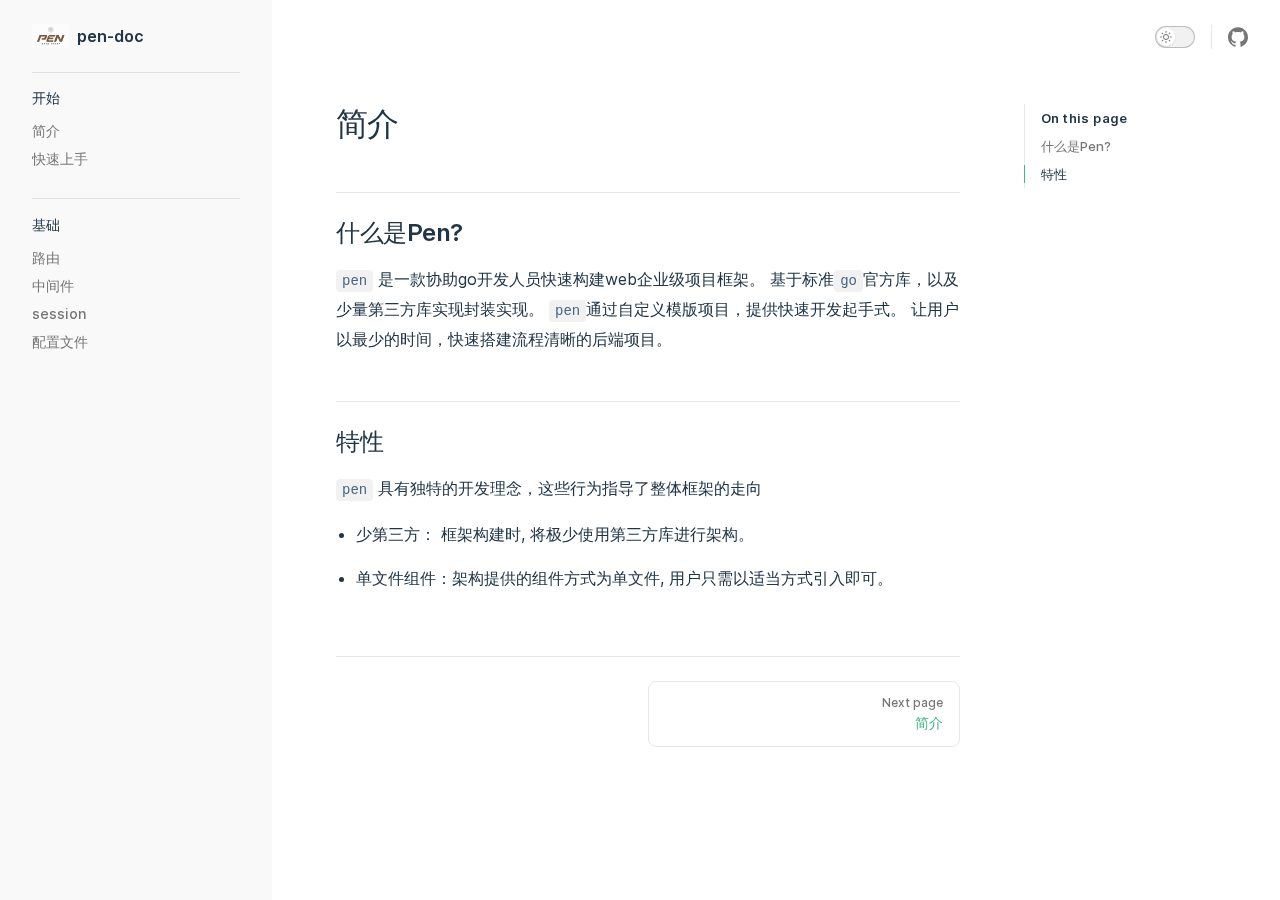
==== pen-doc/index.html @ 49b7669f "up" ====
<!DOCTYPE html>
<html lang="en-US">
  <head>
    <meta charset="utf-8">
    <meta name="viewport" content="width=device-width,initial-scale=1">
    <title>简介 | pen-doc</title>
    <meta name="description" content="pen document project.">
    <link rel="preload stylesheet" href="/pen-doc/assets/style.c1835e32.css" as="style">
    <link rel="modulepreload" href="/pen-doc/assets/app.b1776524.js">
    <link rel="modulepreload" href="/pen-doc/assets/index.md.be46bf9b.lean.js">
    
    <link rel="icon" href="/icon.png" type="image/png">
  <script id="check-dark-light">(()=>{const e=localStorage.getItem("vitepress-theme-appearance")||"",a=window.matchMedia("(prefers-color-scheme: dark)").matches;(!e||e==="auto"?a:e==="dark")&&document.documentElement.classList.add("dark")})();</script>
  </head>
  <body>
    <div id="app"><div class="Layout" data-v-5211c0b1><!--[--><!--]--><!--[--><span tabindex="-1" data-v-151f2593></span><a href="#VPContent" class="VPSkipLink visually-hidden" data-v-151f2593> Skip to content </a><!--]--><!----><header class="VPNav" data-v-5211c0b1 data-v-8c0a9870><div class="VPNavBar has-sidebar" data-v-8c0a9870 data-v-1bbed88e><div class="container" data-v-1bbed88e><div class="VPNavBarTitle has-sidebar" data-v-1bbed88e data-v-d5925166><a class="title" href="/pen-doc/" data-v-d5925166><!--[--><!--]--><!--[--><img class="VPImage logo" src="/pen-doc/icon.png" alt data-v-6db2186b><!--]--><!--[-->pen-doc<!--]--><!--[--><!--]--></a></div><div class="content" data-v-1bbed88e><!--[--><!--]--><!----><!----><!----><div class="VPNavBarAppearance appearance" data-v-1bbed88e data-v-a3e7452b><button class="VPSwitch VPSwitchAppearance" type="button" role="switch" aria-label="toggle dark mode" aria-checked="false" data-v-a3e7452b data-v-481098f9 data-v-eba7420e><span class="check" data-v-eba7420e><span class="icon" data-v-eba7420e><!--[--><svg xmlns="http://www.w3.org/2000/svg" aria-hidden="true" focusable="false" viewbox="0 0 24 24" class="sun" data-v-481098f9><path d="M12,18c-3.3,0-6-2.7-6-6s2.7-6,6-6s6,2.7,6,6S15.3,18,12,18zM12,8c-2.2,0-4,1.8-4,4c0,2.2,1.8,4,4,4c2.2,0,4-1.8,4-4C16,9.8,14.2,8,12,8z"></path><path d="M12,4c-0.6,0-1-0.4-1-1V1c0-0.6,0.4-1,1-1s1,0.4,1,1v2C13,3.6,12.6,4,12,4z"></path><path d="M12,24c-0.6,0-1-0.4-1-1v-2c0-0.6,0.4-1,1-1s1,0.4,1,1v2C13,23.6,12.6,24,12,24z"></path><path d="M5.6,6.6c-0.3,0-0.5-0.1-0.7-0.3L3.5,4.9c-0.4-0.4-0.4-1,0-1.4s1-0.4,1.4,0l1.4,1.4c0.4,0.4,0.4,1,0,1.4C6.2,6.5,5.9,6.6,5.6,6.6z"></path><path d="M19.8,20.8c-0.3,0-0.5-0.1-0.7-0.3l-1.4-1.4c-0.4-0.4-0.4-1,0-1.4s1-0.4,1.4,0l1.4,1.4c0.4,0.4,0.4,1,0,1.4C20.3,20.7,20,20.8,19.8,20.8z"></path><path d="M3,13H1c-0.6,0-1-0.4-1-1s0.4-1,1-1h2c0.6,0,1,0.4,1,1S3.6,13,3,13z"></path><path d="M23,13h-2c-0.6,0-1-0.4-1-1s0.4-1,1-1h2c0.6,0,1,0.4,1,1S23.6,13,23,13z"></path><path d="M4.2,20.8c-0.3,0-0.5-0.1-0.7-0.3c-0.4-0.4-0.4-1,0-1.4l1.4-1.4c0.4-0.4,1-0.4,1.4,0s0.4,1,0,1.4l-1.4,1.4C4.7,20.7,4.5,20.8,4.2,20.8z"></path><path d="M18.4,6.6c-0.3,0-0.5-0.1-0.7-0.3c-0.4-0.4-0.4-1,0-1.4l1.4-1.4c0.4-0.4,1-0.4,1.4,0s0.4,1,0,1.4l-1.4,1.4C18.9,6.5,18.6,6.6,18.4,6.6z"></path></svg><svg xmlns="http://www.w3.org/2000/svg" aria-hidden="true" focusable="false" viewbox="0 0 24 24" class="moon" data-v-481098f9><path d="M12.1,22c-0.3,0-0.6,0-0.9,0c-5.5-0.5-9.5-5.4-9-10.9c0.4-4.8,4.2-8.6,9-9c0.4,0,0.8,0.2,1,0.5c0.2,0.3,0.2,0.8-0.1,1.1c-2,2.7-1.4,6.4,1.3,8.4c2.1,1.6,5,1.6,7.1,0c0.3-0.2,0.7-0.3,1.1-0.1c0.3,0.2,0.5,0.6,0.5,1c-0.2,2.7-1.5,5.1-3.6,6.8C16.6,21.2,14.4,22,12.1,22zM9.3,4.4c-2.9,1-5,3.6-5.2,6.8c-0.4,4.4,2.8,8.3,7.2,8.7c2.1,0.2,4.2-0.4,5.8-1.8c1.1-0.9,1.9-2.1,2.4-3.4c-2.5,0.9-5.3,0.5-7.5-1.1C9.2,11.4,8.1,7.7,9.3,4.4z"></path></svg><!--]--></span></span></button></div><div class="VPSocialLinks VPNavBarSocialLinks social-links" data-v-1bbed88e data-v-738bef5a data-v-f6988cfb><!--[--><a class="VPSocialLink" href="https://github.com/rr13k/pen" target="_blank" rel="noopener" data-v-f6988cfb data-v-e57698f6><svg role="img" viewBox="0 0 24 24" xmlns="http://www.w3.org/2000/svg"><title>GitHub</title><path d="M12 .297c-6.63 0-12 5.373-12 12 0 5.303 3.438 9.8 8.205 11.385.6.113.82-.258.82-.577 0-.285-.01-1.04-.015-2.04-3.338.724-4.042-1.61-4.042-1.61C4.422 18.07 3.633 17.7 3.633 17.7c-1.087-.744.084-.729.084-.729 1.205.084 1.838 1.236 1.838 1.236 1.07 1.835 2.809 1.305 3.495.998.108-.776.417-1.305.76-1.605-2.665-.3-5.466-1.332-5.466-5.93 0-1.31.465-2.38 1.235-3.22-.135-.303-.54-1.523.105-3.176 0 0 1.005-.322 3.3 1.23.96-.267 1.98-.399 3-.405 1.02.006 2.04.138 3 .405 2.28-1.552 3.285-1.23 3.285-1.23.645 1.653.24 2.873.12 3.176.765.84 1.23 1.91 1.23 3.22 0 4.61-2.805 5.625-5.475 5.92.42.36.81 1.096.81 2.22 0 1.606-.015 2.896-.015 3.286 0 .315.21.69.825.57C20.565 22.092 24 17.592 24 12.297c0-6.627-5.373-12-12-12"/></svg></a><!--]--></div><div class="VPFlyout VPNavBarExtra extra" data-v-1bbed88e data-v-e4361c82 data-v-6ffb57d3><button type="button" class="button" aria-haspopup="true" aria-expanded="false" aria-label="extra navigation" data-v-6ffb57d3><svg xmlns="http://www.w3.org/2000/svg" aria-hidden="true" focusable="false" viewbox="0 0 24 24" class="icon" data-v-6ffb57d3><circle cx="12" cy="12" r="2"></circle><circle cx="19" cy="12" r="2"></circle><circle cx="5" cy="12" r="2"></circle></svg></button><div class="menu" data-v-6ffb57d3><div class="VPMenu" data-v-6ffb57d3 data-v-1c5d0cfc><!----><!--[--><!--[--><!----><div class="group" data-v-e4361c82><div class="item appearance" data-v-e4361c82><p class="label" data-v-e4361c82>Appearance</p><div class="appearance-action" data-v-e4361c82><button class="VPSwitch VPSwitchAppearance" type="button" role="switch" aria-label="toggle dark mode" aria-checked="false" data-v-e4361c82 data-v-481098f9 data-v-eba7420e><span class="check" data-v-eba7420e><span class="icon" data-v-eba7420e><!--[--><svg xmlns="http://www.w3.org/2000/svg" aria-hidden="true" focusable="false" viewbox="0 0 24 24" class="sun" data-v-481098f9><path d="M12,18c-3.3,0-6-2.7-6-6s2.7-6,6-6s6,2.7,6,6S15.3,18,12,18zM12,8c-2.2,0-4,1.8-4,4c0,2.2,1.8,4,4,4c2.2,0,4-1.8,4-4C16,9.8,14.2,8,12,8z"></path><path d="M12,4c-0.6,0-1-0.4-1-1V1c0-0.6,0.4-1,1-1s1,0.4,1,1v2C13,3.6,12.6,4,12,4z"></path><path d="M12,24c-0.6,0-1-0.4-1-1v-2c0-0.6,0.4-1,1-1s1,0.4,1,1v2C13,23.6,12.6,24,12,24z"></path><path d="M5.6,6.6c-0.3,0-0.5-0.1-0.7-0.3L3.5,4.9c-0.4-0.4-0.4-1,0-1.4s1-0.4,1.4,0l1.4,1.4c0.4,0.4,0.4,1,0,1.4C6.2,6.5,5.9,6.6,5.6,6.6z"></path><path d="M19.8,20.8c-0.3,0-0.5-0.1-0.7-0.3l-1.4-1.4c-0.4-0.4-0.4-1,0-1.4s1-0.4,1.4,0l1.4,1.4c0.4,0.4,0.4,1,0,1.4C20.3,20.7,20,20.8,19.8,20.8z"></path><path d="M3,13H1c-0.6,0-1-0.4-1-1s0.4-1,1-1h2c0.6,0,1,0.4,1,1S3.6,13,3,13z"></path><path d="M23,13h-2c-0.6,0-1-0.4-1-1s0.4-1,1-1h2c0.6,0,1,0.4,1,1S23.6,13,23,13z"></path><path d="M4.2,20.8c-0.3,0-0.5-0.1-0.7-0.3c-0.4-0.4-0.4-1,0-1.4l1.4-1.4c0.4-0.4,1-0.4,1.4,0s0.4,1,0,1.4l-1.4,1.4C4.7,20.7,4.5,20.8,4.2,20.8z"></path><path d="M18.4,6.6c-0.3,0-0.5-0.1-0.7-0.3c-0.4-0.4-0.4-1,0-1.4l1.4-1.4c0.4-0.4,1-0.4,1.4,0s0.4,1,0,1.4l-1.4,1.4C18.9,6.5,18.6,6.6,18.4,6.6z"></path></svg><svg xmlns="http://www.w3.org/2000/svg" aria-hidden="true" focusable="false" viewbox="0 0 24 24" class="moon" data-v-481098f9><path d="M12.1,22c-0.3,0-0.6,0-0.9,0c-5.5-0.5-9.5-5.4-9-10.9c0.4-4.8,4.2-8.6,9-9c0.4,0,0.8,0.2,1,0.5c0.2,0.3,0.2,0.8-0.1,1.1c-2,2.7-1.4,6.4,1.3,8.4c2.1,1.6,5,1.6,7.1,0c0.3-0.2,0.7-0.3,1.1-0.1c0.3,0.2,0.5,0.6,0.5,1c-0.2,2.7-1.5,5.1-3.6,6.8C16.6,21.2,14.4,22,12.1,22zM9.3,4.4c-2.9,1-5,3.6-5.2,6.8c-0.4,4.4,2.8,8.3,7.2,8.7c2.1,0.2,4.2-0.4,5.8-1.8c1.1-0.9,1.9-2.1,2.4-3.4c-2.5,0.9-5.3,0.5-7.5-1.1C9.2,11.4,8.1,7.7,9.3,4.4z"></path></svg><!--]--></span></span></button></div></div></div><div class="group" data-v-e4361c82><div class="item social-links" data-v-e4361c82><div class="VPSocialLinks social-links-list" data-v-e4361c82 data-v-f6988cfb><!--[--><a class="VPSocialLink" href="https://github.com/rr13k/pen" target="_blank" rel="noopener" data-v-f6988cfb data-v-e57698f6><svg role="img" viewBox="0 0 24 24" xmlns="http://www.w3.org/2000/svg"><title>GitHub</title><path d="M12 .297c-6.63 0-12 5.373-12 12 0 5.303 3.438 9.8 8.205 11.385.6.113.82-.258.82-.577 0-.285-.01-1.04-.015-2.04-3.338.724-4.042-1.61-4.042-1.61C4.422 18.07 3.633 17.7 3.633 17.7c-1.087-.744.084-.729.084-.729 1.205.084 1.838 1.236 1.838 1.236 1.07 1.835 2.809 1.305 3.495.998.108-.776.417-1.305.76-1.605-2.665-.3-5.466-1.332-5.466-5.93 0-1.31.465-2.38 1.235-3.22-.135-.303-.54-1.523.105-3.176 0 0 1.005-.322 3.3 1.23.96-.267 1.98-.399 3-.405 1.02.006 2.04.138 3 .405 2.28-1.552 3.285-1.23 3.285-1.23.645 1.653.24 2.873.12 3.176.765.84 1.23 1.91 1.23 3.22 0 4.61-2.805 5.625-5.475 5.92.42.36.81 1.096.81 2.22 0 1.606-.015 2.896-.015 3.286 0 .315.21.69.825.57C20.565 22.092 24 17.592 24 12.297c0-6.627-5.373-12-12-12"/></svg></a><!--]--></div></div></div><!--]--><!--]--></div></div></div><!--[--><!--]--><button type="button" class="VPNavBarHamburger hamburger" aria-label="mobile navigation" aria-expanded="false" aria-controls="VPNavScreen" data-v-1bbed88e data-v-e5dd9c1c><span class="container" data-v-e5dd9c1c><span class="top" data-v-e5dd9c1c></span><span class="middle" data-v-e5dd9c1c></span><span class="bottom" data-v-e5dd9c1c></span></span></button></div></div></div><!----></header><div class="VPLocalNav" data-v-5211c0b1 data-v-b6162a8b><button class="menu" aria-expanded="false" aria-controls="VPSidebarNav" data-v-b6162a8b><svg xmlns="http://www.w3.org/2000/svg" aria-hidden="true" focusable="false" viewbox="0 0 24 24" class="menu-icon" data-v-b6162a8b><path d="M17,11H3c-0.6,0-1-0.4-1-1s0.4-1,1-1h14c0.6,0,1,0.4,1,1S17.6,11,17,11z"></path><path d="M21,7H3C2.4,7,2,6.6,2,6s0.4-1,1-1h18c0.6,0,1,0.4,1,1S21.6,7,21,7z"></path><path d="M21,15H3c-0.6,0-1-0.4-1-1s0.4-1,1-1h18c0.6,0,1,0.4,1,1S21.6,15,21,15z"></path><path d="M17,19H3c-0.6,0-1-0.4-1-1s0.4-1,1-1h14c0.6,0,1,0.4,1,1S17.6,19,17,19z"></path></svg><span class="menu-text" data-v-b6162a8b>Menu</span></button><a class="top-link" href="#" data-v-b6162a8b> Return to top </a></div><aside class="VPSidebar" data-v-5211c0b1 data-v-a186aa16><nav class="nav" id="VPSidebarNav" aria-labelledby="sidebar-aria-label" tabindex="-1" data-v-a186aa16><span class="visually-hidden" id="sidebar-aria-label" data-v-a186aa16> Sidebar Navigation </span><!--[--><!--]--><!--[--><div class="group" data-v-a186aa16><section class="VPSidebarGroup" data-v-a186aa16 data-v-6e45c352><div class="title" data-v-6e45c352><h2 class="title-text" data-v-6e45c352>开始</h2><div class="action" data-v-6e45c352><svg xmlns="http://www.w3.org/2000/svg" xmlns:xlink="http://www.w3.org/1999/xlink" viewbox="0 0 24 24" class="icon minus" data-v-6e45c352><path d="M19,2H5C3.3,2,2,3.3,2,5v14c0,1.7,1.3,3,3,3h14c1.7,0,3-1.3,3-3V5C22,3.3,20.7,2,19,2zM20,19c0,0.6-0.4,1-1,1H5c-0.6,0-1-0.4-1-1V5c0-0.6,0.4-1,1-1h14c0.6,0,1,0.4,1,1V19z"></path><path d="M16,11H8c-0.6,0-1,0.4-1,1s0.4,1,1,1h8c0.6,0,1-0.4,1-1S16.6,11,16,11z"></path></svg><svg version="1.1" xmlns="http://www.w3.org/2000/svg" viewbox="0 0 24 24" class="icon plus" data-v-6e45c352><path d="M19,2H5C3.3,2,2,3.3,2,5v14c0,1.7,1.3,3,3,3h14c1.7,0,3-1.3,3-3V5C22,3.3,20.7,2,19,2z M20,19c0,0.6-0.4,1-1,1H5c-0.6,0-1-0.4-1-1V5c0-0.6,0.4-1,1-1h14c0.6,0,1,0.4,1,1V19z"></path><path d="M16,11h-3V8c0-0.6-0.4-1-1-1s-1,0.4-1,1v3H8c-0.6,0-1,0.4-1,1s0.4,1,1,1h3v3c0,0.6,0.4,1,1,1s1-0.4,1-1v-3h3c0.6,0,1-0.4,1-1S16.6,11,16,11z"></path></svg></div></div><div class="items" data-v-6e45c352><!--[--><!--[--><a class="VPLink link link" href="/pen-doc/index.html" style="padding-left:0px;" tabindex="-1" data-v-70e2cdfb data-v-3c355974><!--[--><span class="link-text" data-v-70e2cdfb>简介</span><!--]--><!----></a><!----><!--]--><!--[--><a class="VPLink link link" href="/pen-doc/getting-started.html" style="padding-left:0px;" tabindex="-1" data-v-70e2cdfb data-v-3c355974><!--[--><span class="link-text" data-v-70e2cdfb>快速上手</span><!--]--><!----></a><!----><!--]--><!--]--></div></section></div><div class="group" data-v-a186aa16><section class="VPSidebarGroup" data-v-a186aa16 data-v-6e45c352><div class="title" data-v-6e45c352><h2 class="title-text" data-v-6e45c352>基础</h2><div class="action" data-v-6e45c352><svg xmlns="http://www.w3.org/2000/svg" xmlns:xlink="http://www.w3.org/1999/xlink" viewbox="0 0 24 24" class="icon minus" data-v-6e45c352><path d="M19,2H5C3.3,2,2,3.3,2,5v14c0,1.7,1.3,3,3,3h14c1.7,0,3-1.3,3-3V5C22,3.3,20.7,2,19,2zM20,19c0,0.6-0.4,1-1,1H5c-0.6,0-1-0.4-1-1V5c0-0.6,0.4-1,1-1h14c0.6,0,1,0.4,1,1V19z"></path><path d="M16,11H8c-0.6,0-1,0.4-1,1s0.4,1,1,1h8c0.6,0,1-0.4,1-1S16.6,11,16,11z"></path></svg><svg version="1.1" xmlns="http://www.w3.org/2000/svg" viewbox="0 0 24 24" class="icon plus" data-v-6e45c352><path d="M19,2H5C3.3,2,2,3.3,2,5v14c0,1.7,1.3,3,3,3h14c1.7,0,3-1.3,3-3V5C22,3.3,20.7,2,19,2z M20,19c0,0.6-0.4,1-1,1H5c-0.6,0-1-0.4-1-1V5c0-0.6,0.4-1,1-1h14c0.6,0,1,0.4,1,1V19z"></path><path d="M16,11h-3V8c0-0.6-0.4-1-1-1s-1,0.4-1,1v3H8c-0.6,0-1,0.4-1,1s0.4,1,1,1h3v3c0,0.6,0.4,1,1,1s1-0.4,1-1v-3h3c0.6,0,1-0.4,1-1S16.6,11,16,11z"></path></svg></div></div><div class="items" data-v-6e45c352><!--[--><!--[--><a class="VPLink link link" href="/pen-doc/temps/router.html" style="padding-left:0px;" tabindex="-1" data-v-70e2cdfb data-v-3c355974><!--[--><span class="link-text" data-v-70e2cdfb>路由</span><!--]--><!----></a><!----><!--]--><!--[--><a class="VPLink link link" href="/pen-doc/getting-started.html" style="padding-left:0px;" tabindex="-1" data-v-70e2cdfb data-v-3c355974><!--[--><span class="link-text" data-v-70e2cdfb>中间件</span><!--]--><!----></a><!----><!--]--><!--[--><a class="VPLink link link" href="/pen-doc/getting-started.html" style="padding-left:0px;" tabindex="-1" data-v-70e2cdfb data-v-3c355974><!--[--><span class="link-text" data-v-70e2cdfb>session</span><!--]--><!----></a><!----><!--]--><!--[--><a class="VPLink link link" href="/pen-doc/temps/options.html" style="padding-left:0px;" tabindex="-1" data-v-70e2cdfb data-v-3c355974><!--[--><span class="link-text" data-v-70e2cdfb>配置文件</span><!--]--><!----></a><!----><!--]--><!--]--></div></section></div><!--]--><!--[--><!--]--></nav></aside><div class="VPContent has-sidebar" id="VPContent" data-v-5211c0b1 data-v-296cfad2><div class="VPDoc has-sidebar has-aside" data-v-296cfad2 data-v-cfb513e0><div class="container" data-v-cfb513e0><div class="aside" data-v-cfb513e0><div class="aside-curtain" data-v-cfb513e0></div><div class="aside-container" data-v-cfb513e0><div class="aside-content" data-v-cfb513e0><div class="VPDocAside" data-v-cfb513e0 data-v-afc4c1a1><!--[--><!--]--><!--[--><!--]--><div class="VPDocAsideOutline" data-v-afc4c1a1 data-v-2865c0b0><div class="content" data-v-2865c0b0><div class="outline-marker" data-v-2865c0b0></div><div class="outline-title" data-v-2865c0b0>On this page</div><nav aria-labelledby="doc-outline-aria-label" data-v-2865c0b0><span class="visually-hidden" id="doc-outline-aria-label" data-v-2865c0b0> Table of Contents for current page </span><ul class="root" data-v-2865c0b0 data-v-1188541a><!--[--><!--]--></ul></nav></div></div><!--[--><!--]--><div class="spacer" data-v-afc4c1a1></div><!--[--><!--]--><!----><!--[--><!--]--><!--[--><!--]--></div></div></div></div><div class="content" data-v-cfb513e0><div class="content-container" data-v-cfb513e0><!--[--><!--]--><main class="main" data-v-cfb513e0><div style="position:relative;" class="vp-doc _pen-doc_index" data-v-cfb513e0><div><h1 id="简介" tabindex="-1">简介 <a class="header-anchor" href="#简介" aria-hidden="true">#</a></h1><h2 id="什么是pen" tabindex="-1">什么是Pen? <a class="header-anchor" href="#什么是pen" aria-hidden="true">#</a></h2><p><code>pen</code> 是一款协助go开发人员快速构建web企业级项目框架。 基于标准<code>go</code>官方库，以及少量第三方库实现封装实现。 <code>pen</code>通过自定义模版项目，提供快速开发起手式。 让用户以最少的时间，快速搭建流程清晰的后端项目。</p><h2 id="特性" tabindex="-1">特性 <a class="header-anchor" href="#特性" aria-hidden="true">#</a></h2><p><code>pen</code> 具有独特的开发理念，这些行为指导了整体框架的走向</p><ul><li><p><strong>少第三方</strong>： 框架构建时, 将极少使用第三方库进行架构。</p></li><li><p><strong>单文件组件</strong>：架构提供的组件方式为单文件, 用户只需以适当方式引入即可。</p></li></ul></div></div></main><!--[--><!--]--><footer class="VPDocFooter" data-v-cfb513e0 data-v-21f75714><!----><div class="prev-next" data-v-21f75714><div class="pager" data-v-21f75714><!----></div><div class="pager" data-v-21f75714><a class="pager-link next" href="/pen-doc/index.html" data-v-21f75714><span class="desc" data-v-21f75714>Next page</span><span class="title" data-v-21f75714>简介</span></a></div></div></footer><!--[--><!--]--></div></div></div></div></div><!----><!--[--><!--]--></div></div>
    <script>__VP_HASH_MAP__ = JSON.parse("{\"temps_options.md\":\"f5098644\",\"index.md\":\"be46bf9b\",\"temps_router.md\":\"562ba45c\",\"getting-started.md\":\"76dc56bc\"}")</script>
    <script type="module" async src="/pen-doc/assets/app.b1776524.js"></script>
    
  </body>
</html>
---- pen-doc/assets/style.c1835e32.css ----
@font-face{font-family:Inter var;font-weight:100 900;font-display:swap;font-style:normal;font-named-instance:"Regular";src:url(/pen-doc/assets/inter-roman-cyrillic.5f2c6c8c.woff2) format("woff2");unicode-range:U+0301,U+0400-045F,U+0490-0491,U+04B0-04B1,U+2116}@font-face{font-family:Inter var;font-weight:100 900;font-display:swap;font-style:normal;font-named-instance:"Regular";src:url(/pen-doc/assets/inter-roman-cyrillic-ext.e75737ce.woff2) format("woff2");unicode-range:U+0460-052F,U+1C80-1C88,U+20B4,U+2DE0-2DFF,U+A640-A69F,U+FE2E-FE2F}@font-face{font-family:Inter var;font-weight:100 900;font-display:swap;font-style:normal;font-named-instance:"Regular";src:url(/pen-doc/assets/inter-roman-greek.d5a6d92a.woff2) format("woff2");unicode-range:U+0370-03FF}@font-face{font-family:Inter var;font-weight:100 900;font-display:swap;font-style:normal;font-named-instance:"Regular";src:url(/pen-doc/assets/inter-roman-greek-ext.ab0619bc.woff2) format("woff2");unicode-range:U+1F00-1FFF}@font-face{font-family:Inter var;font-weight:100 900;font-display:swap;font-style:normal;font-named-instance:"Regular";src:url(/pen-doc/assets/inter-roman-latin.2ed14f66.woff2) format("woff2");unicode-range:U+0000-00FF,U+0131,U+0152-0153,U+02BB-02BC,U+02C6,U+02DA,U+02DC,U+2000-206F,U+2074,U+20AC,U+2122,U+2191,U+2193,U+2212,U+2215,U+FEFF,U+FFFD}@font-face{font-family:Inter var;font-weight:100 900;font-display:swap;font-style:normal;font-named-instance:"Regular";src:url(/pen-doc/assets/inter-roman-latin-ext.0030eebd.woff2) format("woff2");unicode-range:U+0100-024F,U+0259,U+1E00-1EFF,U+2020,U+20A0-20AB,U+20AD-20CF,U+2113,U+2C60-2C7F,U+A720-A7FF}@font-face{font-family:Inter var;font-weight:100 900;font-display:swap;font-style:normal;font-named-instance:"Regular";src:url(/pen-doc/assets/inter-roman-vietnamese.14ce25a6.woff2) format("woff2");unicode-range:U+0102-0103,U+0110-0111,U+0128-0129,U+0168-0169,U+01A0-01A1,U+01AF-01B0,U+1EA0-1EF9,U+20AB}@font-face{font-family:Inter var;font-weight:100 900;font-display:swap;font-style:italic;font-named-instance:"Italic";src:url(/pen-doc/assets/inter-italic-cyrillic.ea42a392.woff2) format("woff2");unicode-range:U+0301,U+0400-045F,U+0490-0491,U+04B0-04B1,U+2116}@font-face{font-family:Inter var;font-weight:100 900;font-display:swap;font-style:italic;font-named-instance:"Italic";src:url(/pen-doc/assets/inter-italic-cyrillic-ext.33bd5a8e.woff2) format("woff2");unicode-range:U+0460-052F,U+1C80-1C88,U+20B4,U+2DE0-2DFF,U+A640-A69F,U+FE2E-FE2F}@font-face{font-family:Inter var;font-weight:100 900;font-display:swap;font-style:italic;font-named-instance:"Italic";src:url(/pen-doc/assets/inter-italic-greek.8f4463c4.woff2) format("woff2");unicode-range:U+0370-03FF}@font-face{font-family:Inter var;font-weight:100 900;font-display:swap;font-style:italic;font-named-instance:"Italic";src:url(/pen-doc/assets/inter-italic-greek-ext.4fbe9427.woff2) format("woff2");unicode-range:U+1F00-1FFF}@font-face{font-family:Inter var;font-weight:100 900;font-display:swap;font-style:italic;font-named-instance:"Italic";src:url(/pen-doc/assets/inter-italic-latin.bd3b6f56.woff2) format("woff2");unicode-range:U+0000-00FF,U+0131,U+0152-0153,U+02BB-02BC,U+02C6,U+02DA,U+02DC,U+2000-206F,U+2074,U+20AC,U+2122,U+2191,U+2193,U+2212,U+2215,U+FEFF,U+FFFD}@font-face{font-family:Inter var;font-weight:100 900;font-display:swap;font-style:italic;font-named-instance:"Italic";src:url(/pen-doc/assets/inter-italic-latin-ext.bd8920cc.woff2) format("woff2");unicode-range:U+0100-024F,U+0259,U+1E00-1EFF,U+2020,U+20A0-20AB,U+20AD-20CF,U+2113,U+2C60-2C7F,U+A720-A7FF}@font-face{font-family:Inter var;font-weight:100 900;font-display:swap;font-style:italic;font-named-instance:"Italic";src:url(/pen-doc/assets/inter-italic-vietnamese.6ce511fb.woff2) format("woff2");unicode-range:U+0102-0103,U+0110-0111,U+0128-0129,U+0168-0169,U+01A0-01A1,U+01AF-01B0,U+1EA0-1EF9,U+20AB}:root{--vp-c-white: #ffffff;--vp-c-white-soft: #f9f9f9;--vp-c-white-mute: #f1f1f1;--vp-c-black: #1a1a1a;--vp-c-black-pure: #000000;--vp-c-black-soft: #242424;--vp-c-black-mute: #2f2f2f;--vp-c-gray: #8e8e8e;--vp-c-gray-light-1: #aeaeae;--vp-c-gray-light-2: #c7c7c7;--vp-c-gray-light-3: #d1d1d1;--vp-c-gray-light-4: #e5e5e5;--vp-c-gray-light-5: #f2f2f2;--vp-c-gray-dark-1: #636363;--vp-c-gray-dark-2: #484848;--vp-c-gray-dark-3: #3a3a3a;--vp-c-gray-dark-4: #282828;--vp-c-gray-dark-5: #202020;--vp-c-divider-light-1: rgba(60, 60, 60, .29);--vp-c-divider-light-2: rgba(60, 60, 60, .12);--vp-c-divider-dark-1: rgba(84, 84, 84, .65);--vp-c-divider-dark-2: rgba(84, 84, 84, .48);--vp-c-text-light-1: var(--vp-c-indigo);--vp-c-text-light-2: rgba(60, 60, 60, .7);--vp-c-text-light-3: rgba(60, 60, 60, .33);--vp-c-text-light-4: rgba(60, 60, 60, .18);--vp-c-text-dark-1: rgba(255, 255, 255, .87);--vp-c-text-dark-2: rgba(235, 235, 235, .6);--vp-c-text-dark-3: rgba(235, 235, 235, .38);--vp-c-text-dark-4: rgba(235, 235, 235, .18);--vp-c-indigo: #213547;--vp-c-indigo-soft: #476582;--vp-c-indigo-light: #aac8e4;--vp-c-indigo-lighter: #c9def1;--vp-c-indigo-dark: #1d2f3f;--vp-c-indigo-darker: #14212e;--vp-c-green: #42b883;--vp-c-green-light: #42d392;--vp-c-green-lighter: #35eb9a;--vp-c-green-dark: #33a06f;--vp-c-green-darker: #155f3e;--vp-c-green-dimm-1: rgba(66, 184, 131, .5);--vp-c-green-dimm-2: rgba(66, 184, 131, .25);--vp-c-green-dimm-3: rgba(66, 184, 131, .05);--vp-c-yellow: #ffc517;--vp-c-yellow-light: #fcd253;--vp-c-yellow-lighter: #fcfc7c;--vp-c-yellow-dark: #e0ad15;--vp-c-yellow-darker: #ad850e;--vp-c-yellow-dimm-1: rgba(255, 197, 23, .5);--vp-c-yellow-dimm-2: rgba(255, 197, 23, .25);--vp-c-yellow-dimm-3: rgba(255, 197, 23, .05);--vp-c-red: #ed3c50;--vp-c-red-light: #f54e82;--vp-c-red-lighter: #fd1d7c;--vp-c-red-dark: #cd2d3f;--vp-c-red-darker: #ab2131;--vp-c-red-dimm-1: rgba(237, 60, 80, .5);--vp-c-red-dimm-2: rgba(237, 60, 80, .25);--vp-c-red-dimm-3: rgba(237, 60, 80, .05)}:root{--vp-c-bg: var(--vp-c-white);--vp-c-bg-soft: var(--vp-c-white-soft);--vp-c-bg-mute: var(--vp-c-white-mute);--vp-c-bg-alt: var(--vp-c-white-soft);--vp-c-bg-alpha-with-backdrop: rgba(255, 255, 255, .7);--vp-c-bg-alpha-without-backdrop: rgba(255, 255, 255, .95);--vp-c-bg-backdrop: rgba(0, 0, 0, .6);--vp-c-divider: var(--vp-c-divider-light-1);--vp-c-divider-light: var(--vp-c-divider-light-2);--vp-c-divider-inverse: var(--vp-c-divider-dark-1);--vp-c-divider-inverse-light: var(--vp-c-divider-dark-2);--vp-c-text-1: var(--vp-c-text-light-1);--vp-c-text-2: var(--vp-c-text-light-2);--vp-c-text-3: var(--vp-c-text-light-3);--vp-c-text-4: var(--vp-c-text-light-4);--vp-c-text-inverse-1: var(--vp-c-text-dark-1);--vp-c-text-inverse-2: var(--vp-c-text-dark-2);--vp-c-text-inverse-3: var(--vp-c-text-dark-3);--vp-c-text-inverse-4: var(--vp-c-text-dark-4);--vp-c-text-code: var(--vp-c-indigo-soft);--vp-c-brand: var(--vp-c-green);--vp-c-brand-light: var(--vp-c-green-light);--vp-c-brand-lighter: var(--vp-c-green-lighter);--vp-c-brand-dark: var(--vp-c-green-dark);--vp-c-brand-darker: var(--vp-c-green-darker);--vp-c-sponsor: #fd1d7c}.dark{--vp-c-bg: var(--vp-c-black-soft);--vp-c-bg-soft: var(--vp-c-black-mute);--vp-c-bg-mute: var(--vp-c-gray-dark-3);--vp-c-bg-alt: var(--vp-c-black);--vp-c-bg-alpha-with-backdrop: rgba(36, 36, 36, .7);--vp-c-bg-alpha-without-backdrop: rgba(36, 36, 36, .95);--vp-c-divider: var(--vp-c-divider-dark-1);--vp-c-divider-light: var(--vp-c-divider-dark-2);--vp-c-divider-inverse: var(--vp-c-divider-light-1);--vp-c-divider-inverse-light: var(--vp-c-divider-light-2);--vp-c-text-1: var(--vp-c-text-dark-1);--vp-c-text-2: var(--vp-c-text-dark-2);--vp-c-text-3: var(--vp-c-text-dark-3);--vp-c-text-4: var(--vp-c-text-dark-4);--vp-c-text-inverse-1: var(--vp-c-text-light-1);--vp-c-text-inverse-2: var(--vp-c-text-light-2);--vp-c-text-inverse-3: var(--vp-c-text-light-3);--vp-c-text-inverse-4: var(--vp-c-text-light-4);--vp-c-text-code: var(--vp-c-indigo-lighter)}:root{--vp-font-family-base: "Inter var", "Inter", ui-sans-serif, system-ui, -apple-system, BlinkMacSystemFont, "Segoe UI", Roboto, "Helvetica Neue", Helvetica, Arial, "Noto Sans", sans-serif, "Apple Color Emoji", "Segoe UI Emoji", "Segoe UI Symbol", "Noto Color Emoji";--vp-font-family-mono: ui-monospace, SFMono-Regular, "SF Mono", Menlo, Monaco, Consolas, "Liberation Mono", "Courier New", monospace}:root{--vp-shadow-1: 0 1px 2px rgba(0, 0, 0, .04), 0 1px 2px rgba(0, 0, 0, .06);--vp-shadow-2: 0 3px 12px rgba(0, 0, 0, .07), 0 1px 4px rgba(0, 0, 0, .07);--vp-shadow-3: 0 12px 32px rgba(0, 0, 0, .1), 0 2px 6px rgba(0, 0, 0, .08);--vp-shadow-4: 0 14px 44px rgba(0, 0, 0, .12), 0 3px 9px rgba(0, 0, 0, .12);--vp-shadow-5: 0 18px 56px rgba(0, 0, 0, .16), 0 4px 12px rgba(0, 0, 0, .16)}:root{--vp-z-index-local-nav: 10;--vp-z-index-nav: 20;--vp-z-index-layout-top: 30;--vp-z-index-backdrop: 40;--vp-z-index-sidebar: 50;--vp-z-index-footer: 60}:root{--vp-icon-copy: url("data:image/svg+xml,%3Csvg xmlns='http://www.w3.org/2000/svg' fill='none' height='20' width='20' stroke='rgba(128,128,128,1)' stroke-width='2' viewBox='0 0 24 24'%3E%3Cpath stroke-linecap='round' stroke-linejoin='round' d='M9 5H7a2 2 0 0 0-2 2v12a2 2 0 0 0 2 2h10a2 2 0 0 0 2-2V7a2 2 0 0 0-2-2h-2M9 5a2 2 0 0 0 2 2h2a2 2 0 0 0 2-2M9 5a2 2 0 0 1 2-2h2a2 2 0 0 1 2 2'/%3E%3C/svg%3E");--vp-icon-copied: url("data:image/svg+xml,%3Csvg xmlns='http://www.w3.org/2000/svg' fill='none' height='20' width='20' stroke='rgba(128,128,128,1)' stroke-width='2' viewBox='0 0 24 24'%3E%3Cpath stroke-linecap='round' stroke-linejoin='round' d='M9 5H7a2 2 0 0 0-2 2v12a2 2 0 0 0 2 2h10a2 2 0 0 0 2-2V7a2 2 0 0 0-2-2h-2M9 5a2 2 0 0 0 2 2h2a2 2 0 0 0 2-2M9 5a2 2 0 0 1 2-2h2a2 2 0 0 1 2 2m-6 9 2 2 4-4'/%3E%3C/svg%3E")}:root{--vp-layout-max-width: 1440px}:root{--vp-code-line-height: 1.7;--vp-code-font-size: .875em;--vp-code-block-color: var(--vp-c-text-dark-1);--vp-code-block-bg: #292d3e;--vp-code-line-highlight-color: rgba(0, 0, 0, .5);--vp-code-line-number-color: var(--vp-c-text-dark-3);--vp-code-line-diff-add-color: rgba(125, 191, 123, .1);--vp-code-line-diff-add-symbol-color: rgba(125, 191, 123, .5);--vp-code-line-diff-remove-color: rgba(255, 128, 128, .05);--vp-code-line-diff-remove-symbol-color: rgba(255, 128, 128, .5);--vp-code-line-error-color: var(--vp-c-red-dimm-2);--vp-code-line-warning-color: var(--vp-c-yellow-dimm-2);--vp-code-copy-code-hover-bg: rgba(255, 255, 255, .05);--vp-code-copy-code-active-text: var(--vp-c-text-dark-2);--vp-code-tab-text-color: var(--vp-c-text-dark-2);--vp-code-tab-bg: var(--vp-code-block-bg);--vp-code-tab-divider: var(--vp-c-divider-dark-2);--vp-code-tab-hover-text-color: var(--vp-c-text-dark-1);--vp-code-tab-active-text-color: var(--vp-c-text-dark-1);--vp-code-tab-active-bar-color: var(--vp-c-brand)}.dark{--vp-code-block-bg: var(--vp-c-black)}:root{--vp-button-brand-border: var(--vp-c-brand-light);--vp-button-brand-text: var(--vp-c-text-dark-1);--vp-button-brand-bg: var(--vp-c-brand);--vp-button-brand-hover-border: var(--vp-c-brand-light);--vp-button-brand-hover-text: var(--vp-c-text-dark-1);--vp-button-brand-hover-bg: var(--vp-c-brand-light);--vp-button-brand-active-border: var(--vp-c-brand-light);--vp-button-brand-active-text: var(--vp-c-text-dark-1);--vp-button-brand-active-bg: var(--vp-button-brand-bg);--vp-button-alt-border: var(--vp-c-gray-light-3);--vp-button-alt-text: var(--vp-c-text-light-1);--vp-button-alt-bg: var(--vp-c-gray-light-5);--vp-button-alt-hover-border: var(--vp-c-gray-light-3);--vp-button-alt-hover-text: var(--vp-c-text-light-1);--vp-button-alt-hover-bg: var(--vp-c-gray-light-4);--vp-button-alt-active-border: var(--vp-c-gray-light-3);--vp-button-alt-active-text: var(--vp-c-text-light-1);--vp-button-alt-active-bg: var(--vp-c-gray-light-3);--vp-button-sponsor-border: var(--vp-c-gray-light-3);--vp-button-sponsor-text: var(--vp-c-text-light-2);--vp-button-sponsor-bg: transparent;--vp-button-sponsor-hover-border: var(--vp-c-sponsor);--vp-button-sponsor-hover-text: var(--vp-c-sponsor);--vp-button-sponsor-hover-bg: transparent;--vp-button-sponsor-active-border: var(--vp-c-sponsor);--vp-button-sponsor-active-text: var(--vp-c-sponsor);--vp-button-sponsor-active-bg: transparent}.dark{--vp-button-brand-border: var(--vp-c-brand-light);--vp-button-brand-text: var(--vp-c-text-dark-1);--vp-button-brand-bg: var(--vp-c-brand-dark);--vp-button-brand-hover-border: var(--vp-c-brand-lighter);--vp-button-brand-hover-text: var(--vp-c-text-dark-1);--vp-button-brand-hover-bg: var(--vp-c-brand);--vp-button-brand-active-border: var(--vp-c-brand-lighter);--vp-button-brand-active-text: var(--vp-c-text-dark-1);--vp-button-brand-active-bg: var(--vp-button-brand-bg);--vp-button-alt-border: var(--vp-c-gray-dark-2);--vp-button-alt-text: var(--vp-c-text-dark-1);--vp-button-alt-bg: var(--vp-c-bg-mute);--vp-button-alt-hover-border: var(--vp-c-gray-dark-2);--vp-button-alt-hover-text: var(--vp-c-text-dark-1);--vp-button-alt-hover-bg: var(--vp-c-gray-dark-2);--vp-button-alt-active-border: var(--vp-c-gray-dark-2);--vp-button-alt-active-text: var(--vp-c-text-dark-1);--vp-button-alt-active-bg: var(--vp-button-alt-bg);--vp-button-sponsor-border: var(--vp-c-gray-dark-1);--vp-button-sponsor-text: var(--vp-c-text-dark-2)}:root{--vp-custom-block-code-font-size: 13px;--vp-custom-block-info-border: var(--vp-c-divider-light);--vp-custom-block-info-text: var(--vp-c-text-2);--vp-custom-block-info-bg: var(--vp-c-white-soft);--vp-custom-block-info-code-bg: var(--vp-c-gray-light-4);--vp-custom-block-tip-border: var(--vp-c-green-dimm-1);--vp-custom-block-tip-text: var(--vp-c-green-darker);--vp-custom-block-tip-bg: var(--vp-c-green-dimm-3);--vp-custom-block-tip-code-bg: var(--vp-custom-block-tip-bg);--vp-custom-block-warning-border: var(--vp-c-yellow-dimm-1);--vp-custom-block-warning-text: var(--vp-c-yellow-darker);--vp-custom-block-warning-bg: var(--vp-c-yellow-dimm-3);--vp-custom-block-warning-code-bg: var(--vp-custom-block-warning-bg);--vp-custom-block-danger-border: var(--vp-c-red-dimm-1);--vp-custom-block-danger-text: var(--vp-c-red-darker);--vp-custom-block-danger-bg: var(--vp-c-red-dimm-3);--vp-custom-block-danger-code-bg: var(--vp-custom-block-danger-bg);--vp-custom-block-details-border: var(--vp-custom-block-info-border);--vp-custom-block-details-text: var(--vp-custom-block-info-text);--vp-custom-block-details-bg: var(--vp-custom-block-info-bg);--vp-custom-block-details-code-bg: var(--vp-custom-block-details-bg)}.dark{--vp-custom-block-info-border: var(--vp-c-divider-light);--vp-custom-block-info-bg: var(--vp-c-black-mute);--vp-custom-block-info-code-bg: var(--vp-c-gray-dark-4);--vp-custom-block-tip-border: var(--vp-c-green-dimm-2);--vp-custom-block-tip-text: var(--vp-c-green-light);--vp-custom-block-warning-border: var(--vp-c-yellow-dimm-2);--vp-custom-block-warning-text: var(--vp-c-yellow-light);--vp-custom-block-danger-border: var(--vp-c-red-dimm-2);--vp-custom-block-danger-text: var(--vp-c-red-light)}:root{--vp-nav-height: var(--vp-nav-height-mobile);--vp-nav-height-mobile: 56px;--vp-nav-height-desktop: 72px}@media (min-width: 960px){:root{--vp-nav-height: var(--vp-nav-height-desktop)}}:root{--vp-sidebar-width: 272px}:root{--vp-home-hero-name-color: var(--vp-c-brand);--vp-home-hero-name-background: transparent;--vp-home-hero-image-background-image: none;--vp-home-hero-image-filter: none}:root{--vp-badge-info-border: var(--vp-c-divider-light);--vp-badge-info-text: var(--vp-c-text-2);--vp-badge-info-bg: var(--vp-c-white-soft);--vp-badge-tip-border: var(--vp-c-green-dimm-1);--vp-badge-tip-text: var(--vp-c-green-darker);--vp-badge-tip-bg: var(--vp-c-green-dimm-3);--vp-badge-warning-border: var(--vp-c-yellow-dimm-1);--vp-badge-warning-text: var(--vp-c-yellow-darker);--vp-badge-warning-bg: var(--vp-c-yellow-dimm-3);--vp-badge-danger-border: var(--vp-c-red-dimm-1);--vp-badge-danger-text: var(--vp-c-red-darker);--vp-badge-danger-bg: var(--vp-c-red-dimm-3)}.dark{--vp-badge-info-border: var(--vp-c-divider-light);--vp-badge-info-bg: var(--vp-c-black-mute);--vp-badge-tip-border: var(--vp-c-green-dimm-2);--vp-badge-tip-text: var(--vp-c-green-light);--vp-badge-warning-border: var(--vp-c-yellow-dimm-2);--vp-badge-warning-text: var(--vp-c-yellow-light);--vp-badge-danger-border: var(--vp-c-red-dimm-2);--vp-badge-danger-text: var(--vp-c-red-light)}*,:before,:after{box-sizing:border-box}html{line-height:1.4;font-size:16px;-webkit-text-size-adjust:100%}html.dark{color-scheme:dark}body{margin:0;width:100%;min-width:320px;min-height:100vh;line-height:24px;font-family:var(--vp-font-family-base);font-size:16px;font-weight:400;color:var(--vp-c-text-1);background-color:var(--vp-c-bg);direction:ltr;font-synthesis:none;text-rendering:optimizeLegibility;-webkit-font-smoothing:antialiased;-moz-osx-font-smoothing:grayscale}main{display:block}h1,h2,h3,h4,h5,h6{margin:0;line-height:24px;font-size:16px;font-weight:400}p{margin:0}strong,b{font-weight:600}a,area,button,[role=button],input,label,select,summary,textarea{touch-action:manipulation}a{color:inherit;text-decoration:inherit}ol,ul{list-style:none;margin:0;padding:0}blockquote{margin:0}pre,code,kbd,samp{font-family:var(--vp-font-family-mono)}img,svg,video,canvas,audio,iframe,embed,object{display:block}figure{margin:0}img,video{max-width:100%;height:auto}button,input,optgroup,select,textarea{border:0;padding:0;line-height:inherit;color:inherit}button{padding:0;font-family:inherit;background-color:transparent;background-image:none}button:enabled,[role=button]:enabled{cursor:pointer}button:focus,button:focus-visible{outline:1px dotted;outline:4px auto -webkit-focus-ring-color}button:focus:not(:focus-visible){outline:none!important}input:focus,textarea:focus,select:focus{outline:none}table{border-collapse:collapse}input{background-color:transparent}input:-ms-input-placeholder,textarea:-ms-input-placeholder{color:var(--vp-c-text-3)}input::-ms-input-placeholder,textarea::-ms-input-placeholder{color:var(--vp-c-text-3)}input::placeholder,textarea::placeholder{color:var(--vp-c-text-3)}input::-webkit-outer-spin-button,input::-webkit-inner-spin-button{-webkit-appearance:none;margin:0}input[type=number]{-moz-appearance:textfield}textarea{resize:vertical}select{-webkit-appearance:none}fieldset{margin:0;padding:0}h1,h2,h3,h4,h5,h6,p{overflow-wrap:break-word}vite-error-overlay{z-index:9999}.visually-hidden{position:absolute;width:1px;height:1px;white-space:nowrap;clip:rect(0 0 0 0);clip-path:inset(50%);overflow:hidden}.custom-block{border:1px solid transparent;border-radius:8px;padding:16px 16px 8px;line-height:24px;font-size:14px;color:var(--vp-c-text-2)}.custom-block.info{border-color:var(--vp-custom-block-info-border);color:var(--vp-custom-block-info-text);background-color:var(--vp-custom-block-info-bg)}.custom-block.info code{background-color:var(--vp-custom-block-info-code-bg)}.custom-block.tip{border-color:var(--vp-custom-block-tip-border);color:var(--vp-custom-block-tip-text);background-color:var(--vp-custom-block-tip-bg)}.custom-block.tip code{background-color:var(--vp-custom-block-tip-code-bg)}.custom-block.warning{border-color:var(--vp-custom-block-warning-border);color:var(--vp-custom-block-warning-text);background-color:var(--vp-custom-block-warning-bg)}.custom-block.warning code{background-color:var(--vp-custom-block-warning-code-bg)}.custom-block.danger{border-color:var(--vp-custom-block-danger-border);color:var(--vp-custom-block-danger-text);background-color:var(--vp-custom-block-danger-bg)}.custom-block.danger code{background-color:var(--vp-custom-block-danger-code-bg)}.custom-block.details{border-color:var(--vp-custom-block-details-border);color:var(--vp-custom-block-details-text);background-color:var(--vp-custom-block-details-bg)}.custom-block.details code{background-color:var(--vp-custom-block-details-code-bg)}.custom-block-title{font-weight:700}.custom-block p+p{margin:8px 0}.custom-block.details summary{margin:0 0 8px;font-weight:700}.custom-block.details summary+p{margin:8px 0}.custom-block a{color:inherit;font-weight:600;text-decoration:underline;transition:opacity .25s}.custom-block a:hover{opacity:.6}.custom-block code{font-size:var(--vp-custom-block-code-font-size)}.dark .vp-code-light{display:none}html:not(.dark) .vp-code-dark{display:none}.vp-code-group{margin-top:16px}.vp-code-group .tabs{position:relative;display:flex;margin-right:-24px;margin-left:-24px;padding:0 12px;background-color:var(--vp-code-tab-bg);overflow:auto}.vp-code-group .tabs:after{position:absolute;right:0;bottom:0;left:0;height:1px;background-color:var(--vp-code-tab-divider);content:""}@media (min-width: 640px){.vp-code-group .tabs{margin-right:0;margin-left:0;border-radius:8px 8px 0 0}}.vp-code-group .tabs input{position:absolute;opacity:0;pointer-events:none}.vp-code-group .tabs label{position:relative;display:inline-block;border-bottom:1px solid transparent;padding:0 12px;line-height:48px;font-size:14px;font-weight:500;color:var(--vp-code-tab-text-color);background-color:var(--vp-code-tab-bg);white-space:nowrap;cursor:pointer;transition:color .25s}.vp-code-group .tabs label:after{position:absolute;right:8px;bottom:-1px;left:8px;z-index:10;height:1px;content:"";background-color:transparent;transition:background-color .25s}.vp-code-group label:hover{color:var(--vp-code-tab-hover-text-color)}.vp-code-group input:checked+label{color:var(--vp-code-tab-active-text-color)}.vp-code-group input:checked+label:after{background-color:var(--vp-code-tab-active-bar-color)}.vp-code-group div[class*=language-]{display:none;margin-top:0!important;border-top-left-radius:0!important;border-top-right-radius:0!important}.vp-code-group div[class*=language-].active{display:block}.vp-doc h1,.vp-doc h2,.vp-doc h3,.vp-doc h4,.vp-doc h5,.vp-doc h6{position:relative;font-weight:600;outline:none}.vp-doc h1{letter-spacing:-.02em;line-height:40px;font-size:28px}.vp-doc h2{margin:48px 0 16px;border-top:1px solid var(--vp-c-divider-light);padding-top:24px;letter-spacing:-.02em;line-height:32px;font-size:24px}.vp-doc h3{margin:32px 0 0;letter-spacing:-.01em;line-height:28px;font-size:20px}.vp-doc .header-anchor{float:left;margin-left:-.87em;padding-right:.23em;font-weight:500;user-select:none;opacity:0;transition:color .25s,opacity .25s}.vp-doc h1:hover .header-anchor,.vp-doc h1 .header-anchor:focus,.vp-doc h2:hover .header-anchor,.vp-doc h2 .header-anchor:focus,.vp-doc h3:hover .header-anchor,.vp-doc h3 .header-anchor:focus,.vp-doc h4:hover .header-anchor,.vp-doc h4 .header-anchor:focus,.vp-doc h5:hover .header-anchor,.vp-doc h5 .header-anchor:focus,.vp-doc h6:hover .header-anchor,.vp-doc h6 .header-anchor:focus{opacity:1}@media (min-width: 768px){.vp-doc h1{letter-spacing:-.02em;line-height:40px;font-size:32px}}.vp-doc p,.vp-doc summary{margin:16px 0}.vp-doc p{line-height:28px}.vp-doc blockquote{margin:16px 0;border-left:2px solid var(--vp-c-divider);padding-left:16px;transition:border-color .5s}.vp-doc blockquote>p{margin:0;font-size:16px;color:var(--vp-c-text-2);transition:color .5s}.vp-doc a{font-weight:500;color:var(--vp-c-brand);text-decoration-style:dotted;transition:color .25s}.vp-doc a:hover{color:var(--vp-c-brand-dark)}.vp-doc strong{font-weight:600}.vp-doc ul,.vp-doc ol{padding-left:1.25rem;margin:16px 0}.vp-doc ul{list-style:disc}.vp-doc ol{list-style:decimal}.vp-doc li+li{margin-top:8px}.vp-doc li>ol,.vp-doc li>ul{margin:8px 0 0}.vp-doc table{display:block;border-collapse:collapse;margin:20px 0;overflow-x:auto}.vp-doc tr{border-top:1px solid var(--vp-c-divider);transition:background-color .5s}.vp-doc tr:nth-child(2n){background-color:var(--vp-c-bg-soft)}.vp-doc th,.vp-doc td{border:1px solid var(--vp-c-divider);padding:12px 16px}.vp-doc th{font-size:16px;font-weight:600;background-color:var(--vp-c-white-soft)}.dark .vp-doc th{background-color:var(--vp-c-black)}.vp-doc hr{margin:16px 0;border:none;border-top:1px solid var(--vp-c-divider-light)}.vp-doc .custom-block{margin:16px 0}.vp-doc .custom-block p{margin:8px 0;line-height:24px}.vp-doc .custom-block p:first-child{margin:0}.vp-doc .custom-block a{color:inherit;font-weight:600;text-decoration:underline;transition:opacity .25s}.vp-doc .custom-block a:hover{opacity:.6}.vp-doc .custom-block code{font-size:var(--vp-custom-block-code-font-size);font-weight:700;color:inherit}.vp-doc .custom-block div[class*=language-]{margin:8px 0}.vp-doc .custom-block div[class*=language-] code{font-weight:400;background-color:transparent}.vp-doc :not(pre,h1,h2,h3,h4,h5,h6)>code{font-size:var(--vp-code-font-size)}.vp-doc :not(pre)>code{border-radius:4px;padding:3px 6px;color:var(--vp-c-text-code);background-color:var(--vp-c-bg-mute);transition:color .5s,background-color .5s}.vp-doc h1>code,.vp-doc h2>code,.vp-doc h3>code{font-size:.9em}.vp-doc a>code{color:var(--vp-c-brand);transition:color .25s}.vp-doc a:hover>code{color:var(--vp-c-brand-dark)}.vp-doc div[class*=language-]{position:relative;margin:16px -24px;background-color:var(--vp-code-block-bg);overflow-x:auto;transition:background-color .5s}@media (min-width: 640px){.vp-doc div[class*=language-]{border-radius:8px;margin:16px 0}}@media (max-width: 639px){.vp-doc li div[class*=language-]{border-radius:8px 0 0 8px}}.vp-doc div[class*=language-]+div[class*=language-],.vp-doc div[class$=-api]+div[class*=language-],.vp-doc div[class*=language-]+div[class$=-api]>div[class*=language-]{margin-top:-8px}.vp-doc [class*=language-] pre,.vp-doc [class*=language-] code{text-align:left;white-space:pre;word-spacing:normal;word-break:normal;word-wrap:normal;-moz-tab-size:4;-o-tab-size:4;tab-size:4;-webkit-hyphens:none;-moz-hyphens:none;-ms-hyphens:none;hyphens:none}.vp-doc [class*=language-] pre{position:relative;z-index:1;margin:0;padding:16px 0;background:transparent;overflow-x:auto}.vp-doc [class*=language-] code{display:block;padding:0 24px;width:fit-content;min-width:100%;line-height:var(--vp-code-line-height);font-size:var(--vp-code-font-size);color:var(--vp-code-block-color);transition:color .5s}.vp-doc [class*=language-] code .highlighted{background-color:var(--vp-code-line-highlight-color);transition:background-color .5s;margin:0 -24px;padding:0 24px;width:calc(100% + 48px);display:inline-block}.vp-doc [class*=language-] code .highlighted.error{background-color:var(--vp-code-line-error-color)}.vp-doc [class*=language-] code .highlighted.warning{background-color:var(--vp-code-line-warning-color)}.vp-doc [class*=language-] code .diff{transition:background-color .5s;margin:0 -24px;padding:0 24px;width:calc(100% + 48px);display:inline-block}.vp-doc [class*=language-] code .diff:before{position:absolute;left:10px}.vp-doc [class*=language-] .has-focused-lines .line:not(.has-focus){filter:blur(.095rem);opacity:.4;transition:filter .35s,opacity .35s}.vp-doc [class*=language-] .has-focused-lines .line:not(.has-focus){opacity:.7;transition:filter .35s,opacity .35s}.vp-doc [class*=language-]:hover .has-focused-lines .line:not(.has-focus){filter:blur(0);opacity:1}.vp-doc [class*=language-] code .diff.remove{background-color:var(--vp-code-line-diff-remove-color);opacity:.7}.vp-doc [class*=language-] code .diff.remove:before{content:"-";color:var(--vp-code-line-diff-remove-symbol-color)}.vp-doc [class*=language-] code .diff.add{background-color:var(--vp-code-line-diff-add-color)}.vp-doc [class*=language-] code .diff.add:before{content:"+";color:var(--vp-code-line-diff-add-symbol-color)}.vp-doc div[class*=language-].line-numbers-mode{padding-left:32px}.vp-doc .line-numbers-wrapper{position:absolute;top:0;bottom:0;left:0;z-index:3;border-right:1px solid var(--vp-c-divider-dark-2);padding-top:16px;width:32px;text-align:center;font-family:var(--vp-font-family-mono);line-height:var(--vp-code-line-height);font-size:var(--vp-code-font-size);color:var(--vp-code-line-number-color);transition:border-color .5s,color .5s}.vp-doc [class*=language-]>button.copy{position:absolute;top:8px;right:8px;z-index:3;display:block;justify-content:center;align-items:center;border-radius:4px;width:40px;height:40px;background-color:var(--vp-code-block-bg);opacity:0;cursor:pointer;background-image:var(--vp-icon-copy);background-position:50%;background-size:20px;background-repeat:no-repeat;transition:opacity .4s}.vp-doc [class*=language-]:hover>button.copy,.vp-doc [class*=language-]>button.copy:focus{opacity:1}.vp-doc [class*=language-]>button.copy:hover{background-color:var(--vp-code-copy-code-hover-bg)}.vp-doc [class*=language-]>button.copy.copied,.vp-doc [class*=language-]>button.copy:hover.copied{border-radius:0 4px 4px 0;background-color:var(--vp-code-copy-code-hover-bg);background-image:var(--vp-icon-copied)}.vp-doc [class*=language-]>button.copy.copied:before,.vp-doc [class*=language-]>button.copy:hover.copied:before{position:relative;left:-65px;display:flex;justify-content:center;align-items:center;border-radius:4px 0 0 4px;width:64px;height:40px;text-align:center;font-size:12px;font-weight:500;color:var(--vp-code-copy-code-active-text);background-color:var(--vp-code-copy-code-hover-bg);white-space:nowrap;content:"Copied"}.vp-doc [class*=language-]>span.lang{position:absolute;top:6px;right:12px;z-index:2;font-size:12px;font-weight:500;color:var(--vp-c-text-dark-3);transition:color .4s,opacity .4s}.vp-doc [class*=language-]:hover>button.copy+span.lang,.vp-doc [class*=language-]>button.copy:focus+span.lang{opacity:0}.vp-doc .VPTeamMembers{margin-top:24px}.vp-doc .VPTeamMembers.small.count-1 .container{margin:0!important;max-width:calc((100% - 24px)/2)!important}.vp-doc .VPTeamMembers.small.count-2 .container,.vp-doc .VPTeamMembers.small.count-3 .container{max-width:100%!important}.vp-doc .VPTeamMembers.medium.count-1 .container{margin:0!important;max-width:calc((100% - 24px)/2)!important}.vp-sponsor{border-radius:16px;overflow:hidden}.vp-sponsor.aside{border-radius:12px}.vp-sponsor-section+.vp-sponsor-section{margin-top:4px}.vp-sponsor-tier{margin-bottom:4px;text-align:center;letter-spacing:1px;line-height:24px;width:100%;font-weight:600;color:var(--vp-c-text-2);background-color:var(--vp-c-bg-soft)}.vp-sponsor.normal .vp-sponsor-tier{padding:13px 0 11px;font-size:14px}.vp-sponsor.aside .vp-sponsor-tier{padding:9px 0 7px;font-size:12px}.vp-sponsor-grid+.vp-sponsor-tier{margin-top:4px}.vp-sponsor-grid{display:flex;flex-wrap:wrap;gap:4px}.vp-sponsor-grid.xmini .vp-sponsor-grid-link{height:64px}.vp-sponsor-grid.xmini .vp-sponsor-grid-image{max-width:64px;max-height:22px}.vp-sponsor-grid.mini .vp-sponsor-grid-link{height:72px}.vp-sponsor-grid.mini .vp-sponsor-grid-image{max-width:96px;max-height:24px}.vp-sponsor-grid.small .vp-sponsor-grid-link{height:96px}.vp-sponsor-grid.small .vp-sponsor-grid-image{max-width:96px;max-height:24px}.vp-sponsor-grid.medium .vp-sponsor-grid-link{height:112px}.vp-sponsor-grid.medium .vp-sponsor-grid-image{max-width:120px;max-height:36px}.vp-sponsor-grid.big .vp-sponsor-grid-link{height:184px}.vp-sponsor-grid.big .vp-sponsor-grid-image{max-width:192px;max-height:56px}.vp-sponsor-grid[data-vp-grid="2"] .vp-sponsor-grid-item{width:calc((100% - 4px)/2)}.vp-sponsor-grid[data-vp-grid="3"] .vp-sponsor-grid-item{width:calc((100% - 4px * 2) / 3)}.vp-sponsor-grid[data-vp-grid="4"] .vp-sponsor-grid-item{width:calc((100% - 12px)/4)}.vp-sponsor-grid[data-vp-grid="5"] .vp-sponsor-grid-item{width:calc((100% - 16px)/5)}.vp-sponsor-grid[data-vp-grid="6"] .vp-sponsor-grid-item{width:calc((100% - 4px * 5) / 6)}.vp-sponsor-grid-item{flex-shrink:0;width:100%;background-color:var(--vp-c-bg-soft);transition:background-color .25s}.vp-sponsor-grid-item:hover{background-color:var(--vp-c-bg-mute)}.vp-sponsor-grid-item:hover .vp-sponsor-grid-image{filter:grayscale(0) invert(0)}.vp-sponsor-grid-item.empty:hover{background-color:var(--vp-c-bg-soft)}.dark .vp-sponsor-grid-item:hover{background-color:var(--vp-c-white-soft)}.dark .vp-sponsor-grid-item.empty:hover{background-color:var(--vp-c-black-mute)}.vp-sponsor-grid-link{display:flex}.vp-sponsor-grid-box{display:flex;justify-content:center;align-items:center;width:100%}.vp-sponsor-grid-image{max-width:100%;filter:grayscale(1);transition:filter .25s}.dark .vp-sponsor-grid-image{filter:grayscale(1) invert(1)}.VPBadge[data-v-350d3852]{display:inline-block;margin-left:2px;border:1px solid transparent;border-radius:10px;padding:0 8px;line-height:18px;font-size:12px;font-weight:600;transform:translateY(-2px)}h1 .VPBadge[data-v-350d3852],h2 .VPBadge[data-v-350d3852],h3 .VPBadge[data-v-350d3852],h4 .VPBadge[data-v-350d3852],h5 .VPBadge[data-v-350d3852],h6 .VPBadge[data-v-350d3852]{vertical-align:top}h2 .VPBadge[data-v-350d3852]{border-radius:11px;line-height:20px}.VPBadge.info[data-v-350d3852]{border-color:var(--vp-badge-info-border);color:var(--vp-badge-info-text);background-color:var(--vp-badge-info-bg)}.VPBadge.tip[data-v-350d3852]{border-color:var(--vp-badge-tip-border);color:var(--vp-badge-tip-text);background-color:var(--vp-badge-tip-bg)}.VPBadge.warning[data-v-350d3852]{border-color:var(--vp-badge-warning-border);color:var(--vp-badge-warning-text);background-color:var(--vp-badge-warning-bg)}.VPBadge.danger[data-v-350d3852]{border-color:var(--vp-badge-danger-border);color:var(--vp-badge-danger-text);background-color:var(--vp-badge-danger-bg)}.VPSkipLink[data-v-151f2593]{top:8px;left:8px;padding:8px 16px;z-index:999;border-radius:8px;font-size:12px;font-weight:700;text-decoration:none;color:var(--vp-c-brand);box-shadow:var(--vp-shadow-3);background-color:var(--vp-c-bg)}.VPSkipLink[data-v-151f2593]:focus{height:auto;width:auto;clip:auto;clip-path:none}.dark .VPSkipLink[data-v-151f2593]{color:var(--vp-c-green)}@media (min-width: 1280px){.VPSkipLink[data-v-151f2593]{top:14px;left:16px}}.VPBackdrop[data-v-c7c65b34]{position:fixed;top:0;right:0;bottom:0;left:0;z-index:var(--vp-z-index-backdrop);background:var(--vp-c-bg-backdrop);transition:opacity .5s}.VPBackdrop.fade-enter-from[data-v-c7c65b34],.VPBackdrop.fade-leave-to[data-v-c7c65b34]{opacity:0}.VPBackdrop.fade-leave-active[data-v-c7c65b34]{transition-duration:.25s}@media (min-width: 1280px){.VPBackdrop[data-v-c7c65b34]{display:none}}html:not(.dark) .VPImage.dark[data-v-6db2186b]{display:none}.dark .VPImage.light[data-v-6db2186b]{display:none}.VPNavBarTitle[data-v-d5925166]{flex-shrink:0;border-bottom:1px solid transparent}@media (min-width: 960px){.VPNavBarTitle.has-sidebar[data-v-d5925166]{margin-right:32px;width:calc(var(--vp-sidebar-width) - 64px);border-bottom-color:var(--vp-c-divider-light);background-color:var(--vp-c-bg-alt)}}.title[data-v-d5925166]{display:flex;align-items:center;width:100%;height:var(--vp-nav-height);font-size:16px;font-weight:600;color:var(--vp-c-text-1);transition:opacity .25s}.title[data-v-d5925166]:hover{opacity:.6}@media (min-width: 960px){.title[data-v-d5925166]{flex-shrink:0}}[data-v-d5925166] .logo{margin-right:8px;height:24px}/*! @docsearch/css 3.3.2 | MIT License | © Algolia, Inc. and contributors | https://docsearch.algolia.com */:root{--docsearch-primary-color:#5468ff;--docsearch-text-color:#1c1e21;--docsearch-spacing:12px;--docsearch-icon-stroke-width:1.4;--docsearch-highlight-color:var(--docsearch-primary-color);--docsearch-muted-color:#969faf;--docsearch-container-background:rgba(101,108,133,.8);--docsearch-logo-color:#5468ff;--docsearch-modal-width:560px;--docsearch-modal-height:600px;--docsearch-modal-background:#f5f6f7;--docsearch-modal-shadow:inset 1px 1px 0 0 hsla(0,0%,100%,.5),0 3px 8px 0 #555a64;--docsearch-searchbox-height:56px;--docsearch-searchbox-background:#ebedf0;--docsearch-searchbox-focus-background:#fff;--docsearch-searchbox-shadow:inset 0 0 0 2px var(--docsearch-primary-color);--docsearch-hit-height:56px;--docsearch-hit-color:#444950;--docsearch-hit-active-color:#fff;--docsearch-hit-background:#fff;--docsearch-hit-shadow:0 1px 3px 0 #d4d9e1;--docsearch-key-gradient:linear-gradient(-225deg,#d5dbe4,#f8f8f8);--docsearch-key-shadow:inset 0 -2px 0 0 #cdcde6,inset 0 0 1px 1px #fff,0 1px 2px 1px rgba(30,35,90,.4);--docsearch-footer-height:44px;--docsearch-footer-background:#fff;--docsearch-footer-shadow:0 -1px 0 0 #e0e3e8,0 -3px 6px 0 rgba(69,98,155,.12)}html[data-theme=dark]{--docsearch-text-color:#f5f6f7;--docsearch-container-background:rgba(9,10,17,.8);--docsearch-modal-background:#15172a;--docsearch-modal-shadow:inset 1px 1px 0 0 #2c2e40,0 3px 8px 0 #000309;--docsearch-searchbox-background:#090a11;--docsearch-searchbox-focus-background:#000;--docsearch-hit-color:#bec3c9;--docsearch-hit-shadow:none;--docsearch-hit-background:#090a11;--docsearch-key-gradient:linear-gradient(-26.5deg,#565872,#31355b);--docsearch-key-shadow:inset 0 -2px 0 0 #282d55,inset 0 0 1px 1px #51577d,0 2px 2px 0 rgba(3,4,9,.3);--docsearch-footer-background:#1e2136;--docsearch-footer-shadow:inset 0 1px 0 0 rgba(73,76,106,.5),0 -4px 8px 0 rgba(0,0,0,.2);--docsearch-logo-color:#fff;--docsearch-muted-color:#7f8497}.DocSearch-Button{align-items:center;background:var(--docsearch-searchbox-background);border:0;border-radius:40px;color:var(--docsearch-muted-color);cursor:pointer;display:flex;font-weight:500;height:36px;justify-content:space-between;margin:0 0 0 16px;padding:0 8px;user-select:none}.DocSearch-Button:active,.DocSearch-Button:focus,.DocSearch-Button:hover{background:var(--docsearch-searchbox-focus-background);box-shadow:var(--docsearch-searchbox-shadow);color:var(--docsearch-text-color);outline:none}.DocSearch-Button-Container{align-items:center;display:flex}.DocSearch-Search-Icon{stroke-width:1.6}.DocSearch-Button .DocSearch-Search-Icon{color:var(--docsearch-text-color)}.DocSearch-Button-Placeholder{font-size:1rem;padding:0 12px 0 6px}.DocSearch-Button-Keys{display:flex;min-width:calc(40px + .8em)}.DocSearch-Button-Key{align-items:center;background:var(--docsearch-key-gradient);border-radius:3px;box-shadow:var(--docsearch-key-shadow);color:var(--docsearch-muted-color);display:flex;height:18px;justify-content:center;margin-right:.4em;position:relative;padding:0 0 2px;border:0;top:-1px;width:20px}@media (max-width:768px){.DocSearch-Button-Keys,.DocSearch-Button-Placeholder{display:none}}.DocSearch--active{overflow:hidden!important}.DocSearch-Container,.DocSearch-Container *{box-sizing:border-box}.DocSearch-Container{background-color:var(--docsearch-container-background);height:100vh;left:0;position:fixed;top:0;width:100vw;z-index:200}.DocSearch-Container a{text-decoration:none}.DocSearch-Link{appearance:none;background:none;border:0;color:var(--docsearch-highlight-color);cursor:pointer;font:inherit;margin:0;padding:0}.DocSearch-Modal{background:var(--docsearch-modal-background);border-radius:6px;box-shadow:var(--docsearch-modal-shadow);flex-direction:column;margin:60px auto auto;max-width:var(--docsearch-modal-width);position:relative}.DocSearch-SearchBar{display:flex;padding:var(--docsearch-spacing) var(--docsearch-spacing) 0}.DocSearch-Form{align-items:center;background:var(--docsearch-searchbox-focus-background);border-radius:4px;box-shadow:var(--docsearch-searchbox-shadow);display:flex;height:var(--docsearch-searchbox-height);margin:0;padding:0 var(--docsearch-spacing);position:relative;width:100%}.DocSearch-Input{appearance:none;background:transparent;border:0;color:var(--docsearch-text-color);flex:1;font:inherit;font-size:1.2em;height:100%;outline:none;padding:0 0 0 8px;width:80%}.DocSearch-Input::placeholder{color:var(--docsearch-muted-color);opacity:1}.DocSearch-Input::-webkit-search-cancel-button,.DocSearch-Input::-webkit-search-decoration,.DocSearch-Input::-webkit-search-results-button,.DocSearch-Input::-webkit-search-results-decoration{display:none}.DocSearch-LoadingIndicator,.DocSearch-MagnifierLabel,.DocSearch-Reset{margin:0;padding:0}.DocSearch-MagnifierLabel,.DocSearch-Reset{align-items:center;color:var(--docsearch-highlight-color);display:flex;justify-content:center}.DocSearch-Container--Stalled .DocSearch-MagnifierLabel,.DocSearch-LoadingIndicator{display:none}.DocSearch-Container--Stalled .DocSearch-LoadingIndicator{align-items:center;color:var(--docsearch-highlight-color);display:flex;justify-content:center}@media screen and (prefers-reduced-motion:reduce){.DocSearch-Reset{animation:none;appearance:none;background:none;border:0;border-radius:50%;color:var(--docsearch-icon-color);cursor:pointer;right:0;stroke-width:var(--docsearch-icon-stroke-width)}}.DocSearch-Reset{animation:fade-in .1s ease-in forwards;appearance:none;background:none;border:0;border-radius:50%;color:var(--docsearch-icon-color);cursor:pointer;padding:2px;right:0;stroke-width:var(--docsearch-icon-stroke-width)}.DocSearch-Reset[hidden]{display:none}.DocSearch-Reset:hover{color:var(--docsearch-highlight-color)}.DocSearch-LoadingIndicator svg,.DocSearch-MagnifierLabel svg{height:24px;width:24px}.DocSearch-Cancel{display:none}.DocSearch-Dropdown{max-height:calc(var(--docsearch-modal-height) - var(--docsearch-searchbox-height) - var(--docsearch-spacing) - var(--docsearch-footer-height));min-height:var(--docsearch-spacing);overflow-y:auto;overflow-y:overlay;padding:0 var(--docsearch-spacing);scrollbar-color:var(--docsearch-muted-color) var(--docsearch-modal-background);scrollbar-width:thin}.DocSearch-Dropdown::-webkit-scrollbar{width:12px}.DocSearch-Dropdown::-webkit-scrollbar-track{background:transparent}.DocSearch-Dropdown::-webkit-scrollbar-thumb{background-color:var(--docsearch-muted-color);border:3px solid var(--docsearch-modal-background);border-radius:20px}.DocSearch-Dropdown ul{list-style:none;margin:0;padding:0}.DocSearch-Label{font-size:.75em;line-height:1.6em}.DocSearch-Help,.DocSearch-Label{color:var(--docsearch-muted-color)}.DocSearch-Help{font-size:.9em;margin:0;user-select:none}.DocSearch-Title{font-size:1.2em}.DocSearch-Logo a{display:flex}.DocSearch-Logo svg{color:var(--docsearch-logo-color);margin-left:8px}.DocSearch-Hits:last-of-type{margin-bottom:24px}.DocSearch-Hits mark{background:none;color:var(--docsearch-highlight-color)}.DocSearch-HitsFooter{color:var(--docsearch-muted-color);display:flex;font-size:.85em;justify-content:center;margin-bottom:var(--docsearch-spacing);padding:var(--docsearch-spacing)}.DocSearch-HitsFooter a{border-bottom:1px solid;color:inherit}.DocSearch-Hit{border-radius:4px;display:flex;padding-bottom:4px;position:relative}@media screen and (prefers-reduced-motion:reduce){.DocSearch-Hit--deleting{transition:none}}.DocSearch-Hit--deleting{opacity:0;transition:all .25s linear}@media screen and (prefers-reduced-motion:reduce){.DocSearch-Hit--favoriting{transition:none}}.DocSearch-Hit--favoriting{transform:scale(0);transform-origin:top center;transition:all .25s linear;transition-delay:.25s}.DocSearch-Hit a{background:var(--docsearch-hit-background);border-radius:4px;box-shadow:var(--docsearch-hit-shadow);display:block;padding-left:var(--docsearch-spacing);width:100%}.DocSearch-Hit-source{background:var(--docsearch-modal-background);color:var(--docsearch-highlight-color);font-size:.85em;font-weight:600;line-height:32px;margin:0 -4px;padding:8px 4px 0;position:sticky;top:0;z-index:10}.DocSearch-Hit-Tree{color:var(--docsearch-muted-color);height:var(--docsearch-hit-height);opacity:.5;stroke-width:var(--docsearch-icon-stroke-width);width:24px}.DocSearch-Hit[aria-selected=true] a{background-color:var(--docsearch-highlight-color)}.DocSearch-Hit[aria-selected=true] mark{text-decoration:underline}.DocSearch-Hit-Container{align-items:center;color:var(--docsearch-hit-color);display:flex;flex-direction:row;height:var(--docsearch-hit-height);padding:0 var(--docsearch-spacing) 0 0}.DocSearch-Hit-icon{height:20px;width:20px}.DocSearch-Hit-action,.DocSearch-Hit-icon{color:var(--docsearch-muted-color);stroke-width:var(--docsearch-icon-stroke-width)}.DocSearch-Hit-action{align-items:center;display:flex;height:22px;width:22px}.DocSearch-Hit-action svg{display:block;height:18px;width:18px}.DocSearch-Hit-action+.DocSearch-Hit-action{margin-left:6px}.DocSearch-Hit-action-button{appearance:none;background:none;border:0;border-radius:50%;color:inherit;cursor:pointer;padding:2px}svg.DocSearch-Hit-Select-Icon{display:none}.DocSearch-Hit[aria-selected=true] .DocSearch-Hit-Select-Icon{display:block}.DocSearch-Hit-action-button:focus,.DocSearch-Hit-action-button:hover{background:rgba(0,0,0,.2);transition:background-color .1s ease-in}@media screen and (prefers-reduced-motion:reduce){.DocSearch-Hit-action-button:focus,.DocSearch-Hit-action-button:hover{transition:none}}.DocSearch-Hit-action-button:focus path,.DocSearch-Hit-action-button:hover path{fill:#fff}.DocSearch-Hit-content-wrapper{display:flex;flex:1 1 auto;flex-direction:column;font-weight:500;justify-content:center;line-height:1.2em;margin:0 8px;overflow-x:hidden;position:relative;text-overflow:ellipsis;white-space:nowrap;width:80%}.DocSearch-Hit-title{font-size:.9em}.DocSearch-Hit-path{color:var(--docsearch-muted-color);font-size:.75em}.DocSearch-Hit[aria-selected=true] .DocSearch-Hit-action,.DocSearch-Hit[aria-selected=true] .DocSearch-Hit-icon,.DocSearch-Hit[aria-selected=true] .DocSearch-Hit-path,.DocSearch-Hit[aria-selected=true] .DocSearch-Hit-text,.DocSearch-Hit[aria-selected=true] .DocSearch-Hit-title,.DocSearch-Hit[aria-selected=true] .DocSearch-Hit-Tree,.DocSearch-Hit[aria-selected=true] mark{color:var(--docsearch-hit-active-color)!important}@media screen and (prefers-reduced-motion:reduce){.DocSearch-Hit-action-button:focus,.DocSearch-Hit-action-button:hover{background:rgba(0,0,0,.2);transition:none}}.DocSearch-ErrorScreen,.DocSearch-NoResults,.DocSearch-StartScreen{font-size:.9em;margin:0 auto;padding:36px 0;text-align:center;width:80%}.DocSearch-Screen-Icon{color:var(--docsearch-muted-color);padding-bottom:12px}.DocSearch-NoResults-Prefill-List{display:inline-block;padding-bottom:24px;text-align:left}.DocSearch-NoResults-Prefill-List ul{display:inline-block;padding:8px 0 0}.DocSearch-NoResults-Prefill-List li{list-style-position:inside;list-style-type:"\bb  "}.DocSearch-Prefill{appearance:none;background:none;border:0;border-radius:1em;color:var(--docsearch-highlight-color);cursor:pointer;display:inline-block;font-size:1em;font-weight:700;padding:0}.DocSearch-Prefill:focus,.DocSearch-Prefill:hover{outline:none;text-decoration:underline}.DocSearch-Footer{align-items:center;background:var(--docsearch-footer-background);border-radius:0 0 8px 8px;box-shadow:var(--docsearch-footer-shadow);display:flex;flex-direction:row-reverse;flex-shrink:0;height:var(--docsearch-footer-height);justify-content:space-between;padding:0 var(--docsearch-spacing);position:relative;user-select:none;width:100%;z-index:300}.DocSearch-Commands{color:var(--docsearch-muted-color);display:flex;list-style:none;margin:0;padding:0}.DocSearch-Commands li{align-items:center;display:flex}.DocSearch-Commands li:not(:last-of-type){margin-right:.8em}.DocSearch-Commands-Key{align-items:center;background:var(--docsearch-key-gradient);border-radius:2px;box-shadow:var(--docsearch-key-shadow);display:flex;height:18px;justify-content:center;margin-right:.4em;padding:0 0 1px;color:var(--docsearch-muted-color);border:0;width:20px}@media (max-width:768px){:root{--docsearch-spacing:10px;--docsearch-footer-height:40px}.DocSearch-Dropdown{height:100%}.DocSearch-Container{height:100vh;height:-webkit-fill-available;height:calc(var(--docsearch-vh, 1vh)*100);position:absolute}.DocSearch-Footer{border-radius:0;bottom:0;position:absolute}.DocSearch-Hit-content-wrapper{display:flex;position:relative;width:80%}.DocSearch-Modal{border-radius:0;box-shadow:none;height:100vh;height:-webkit-fill-available;height:calc(var(--docsearch-vh, 1vh)*100);margin:0;max-width:100%;width:100%}.DocSearch-Dropdown{max-height:calc(var(--docsearch-vh, 1vh)*100 - var(--docsearch-searchbox-height) - var(--docsearch-spacing) - var(--docsearch-footer-height))}.DocSearch-Cancel{appearance:none;background:none;border:0;color:var(--docsearch-highlight-color);cursor:pointer;display:inline-block;flex:none;font:inherit;font-size:1em;font-weight:500;margin-left:var(--docsearch-spacing);outline:none;overflow:hidden;padding:0;user-select:none;white-space:nowrap}.DocSearch-Commands,.DocSearch-Hit-Tree{display:none}}@keyframes fade-in{0%{opacity:0}to{opacity:1}}.VPNavBarSearch{display:flex;align-items:center}@media (min-width: 768px){.VPNavBarSearch{flex-grow:1;padding-left:24px}}@media (min-width: 960px){.VPNavBarSearch{padding-left:32px}}.DocSearch{--docsearch-primary-color: var(--vp-c-brand);--docsearch-highlight-color: var(--docsearch-primary-color);--docsearch-text-color: var(--vp-c-text-1);--docsearch-muted-color: var(--vp-c-text-2);--docsearch-searchbox-shadow: none;--docsearch-searchbox-focus-background: transparent;--docsearch-key-gradient: transparent;--docsearch-key-shadow: none;--docsearch-modal-background: var(--vp-c-bg-soft);--docsearch-footer-background: var(--vp-c-bg)}.dark .DocSearch{--docsearch-modal-shadow: none;--docsearch-footer-shadow: none;--docsearch-logo-color: var(--vp-c-text-2);--docsearch-hit-background: var(--vp-c-bg-mute);--docsearch-hit-color: var(--vp-c-text-2);--docsearch-hit-shadow: none}.DocSearch-Button{display:flex;justify-content:center;align-items:center;margin:0;padding:0;width:32px;height:55px;background:transparent;transition:border-color .25s}.DocSearch-Button:hover{background:transparent}.DocSearch-Button:focus{outline:1px dotted;outline:5px auto -webkit-focus-ring-color}.DocSearch-Button:focus:not(:focus-visible){outline:none!important}@media (min-width: 768px){.DocSearch-Button{justify-content:flex-start;border:1px solid transparent;border-radius:8px;padding:0 10px 0 12px;width:100%;height:40px;background-color:var(--vp-c-bg-alt)}.DocSearch-Button:hover{border-color:var(--vp-c-brand);background:var(--vp-c-bg-alt)}}.DocSearch-Button .DocSearch-Button-Container{display:flex;align-items:center}.DocSearch-Button .DocSearch-Search-Icon{position:relative;width:16px;height:16px;color:var(--vp-c-text-1);fill:currentColor;transition:color .5s}.DocSearch-Button:hover .DocSearch-Search-Icon{color:var(--vp-c-text-1)}@media (min-width: 768px){.DocSearch-Button .DocSearch-Search-Icon{top:1px;margin-right:8px;width:14px;height:14px;color:var(--vp-c-text-2)}}.DocSearch-Button .DocSearch-Button-Placeholder{display:none;margin-top:2px;padding:0 16px 0 0;font-size:13px;font-weight:500;color:var(--vp-c-text-2);transition:color .5s}.DocSearch-Button:hover .DocSearch-Button-Placeholder{color:var(--vp-c-text-1)}@media (min-width: 768px){.DocSearch-Button .DocSearch-Button-Placeholder{display:inline-block}}.DocSearch-Button .DocSearch-Button-Keys{display:none;min-width:auto}@media (min-width: 768px){.DocSearch-Button .DocSearch-Button-Keys{display:flex;align-items:center}}.DocSearch-Button .DocSearch-Button-Key{display:block;margin:2px 0 0;border:1px solid var(--vp-c-divider);border-right:none;border-radius:4px 0 0 4px;padding-left:6px;min-width:0;width:auto;height:22px;line-height:22px;font-family:var(--vp-font-family-base);font-size:12px;font-weight:500;transition:color .5s,border-color .5s}.DocSearch-Button .DocSearch-Button-Key+.DocSearch-Button-Key{border-right:1px solid var(--vp-c-divider);border-left:none;border-radius:0 4px 4px 0;padding-left:2px;padding-right:6px}.DocSearch-Button .DocSearch-Button-Key:first-child{font-size:1px;letter-spacing:-12px;color:transparent}.DocSearch-Button .DocSearch-Button-Key:first-child:after{content:var(--5943dbe8);font-size:12px;letter-spacing:normal;color:var(--docsearch-muted-color)}.DocSearch-Button .DocSearch-Button-Key:first-child>*{display:none}.dark .DocSearch-Footer{border-top:1px solid var(--vp-c-divider)}.DocSearch-Form{border:1px solid var(--vp-c-brand);background-color:var(--vp-c-white)}.dark .DocSearch-Form{background-color:var(--vp-c-bg-mute)}.icon[data-v-3c355974]{display:inline-block;margin-top:-1px;margin-left:4px;width:11px;height:11px;fill:var(--vp-c-text-3);transition:fill .25s}.VPNavBarMenuLink[data-v-47a2263e]{display:flex;align-items:center;padding:0 12px;line-height:var(--vp-nav-height-mobile);font-size:14px;font-weight:500;color:var(--vp-c-text-1);transition:color .25s}.VPNavBarMenuLink.active[data-v-47a2263e],.VPNavBarMenuLink[data-v-47a2263e]:hover{color:var(--vp-c-brand)}@media (min-width: 1280px){.VPNavBarMenuLink[data-v-47a2263e]{line-height:var(--vp-nav-height-desktop)}}.VPMenuGroup+.VPMenuLink[data-v-e8e0fb1d]{margin:12px -12px 0;border-top:1px solid var(--vp-c-divider-light);padding:12px 12px 0}.link[data-v-e8e0fb1d]{display:block;border-radius:6px;padding:0 12px;line-height:32px;font-size:14px;font-weight:500;color:var(--vp-c-text-1);white-space:nowrap;transition:background-color .25s,color .25s}.link[data-v-e8e0fb1d]:hover{color:var(--vp-c-brand);background-color:var(--vp-c-bg-mute)}.dark .link[data-v-e8e0fb1d]:hover{background-color:var(--vp-c-bg-soft)}.link.active[data-v-e8e0fb1d]{color:var(--vp-c-brand)}.VPMenuGroup[data-v-9ca52130]{margin:12px -12px 0;border-top:1px solid var(--vp-c-divider-light);padding:12px 12px 0}.VPMenuGroup[data-v-9ca52130]:first-child{margin-top:0;border-top:0;padding-top:0}.VPMenuGroup+.VPMenuGroup[data-v-9ca52130]{margin-top:12px;border-top:1px solid var(--vp-c-divider-light)}.title[data-v-9ca52130]{padding:0 12px;line-height:32px;font-size:14px;font-weight:600;color:var(--vp-c-text-2);transition:color .25s}.VPMenu[data-v-1c5d0cfc]{border-radius:12px;padding:12px;min-width:128px;border:1px solid var(--vp-c-divider-light);background-color:var(--vp-c-bg);box-shadow:var(--vp-shadow-3);transition:background-color .5s;max-height:calc(100vh - var(--vp-nav-height-mobile));overflow-y:auto}@media (min-width: 960px){.VPMenu[data-v-1c5d0cfc]{max-height:calc(100vh - var(--vp-nav-height-desktop))}}.dark .VPMenu[data-v-1c5d0cfc]{box-shadow:var(--vp-shadow-2)}.VPMenu[data-v-1c5d0cfc] .group{margin:0 -12px;padding:0 12px 12px}.VPMenu[data-v-1c5d0cfc] .group+.group{border-top:1px solid var(--vp-c-divider-light);padding:11px 12px 12px}.VPMenu[data-v-1c5d0cfc] .group:last-child{padding-bottom:0}.VPMenu[data-v-1c5d0cfc] .group+.item{border-top:1px solid var(--vp-c-divider-light);padding:11px 16px 0}.VPMenu[data-v-1c5d0cfc] .item{padding:0 16px;white-space:nowrap}.VPMenu[data-v-1c5d0cfc] .label{flex-grow:1;line-height:28px;font-size:12px;font-weight:500;color:var(--vp-c-text-2);transition:color .5s}.VPMenu[data-v-1c5d0cfc] .action{padding-left:24px}.VPFlyout[data-v-6ffb57d3]{position:relative}.VPFlyout[data-v-6ffb57d3]:hover{color:var(--vp-c-brand);transition:color .25s}.VPFlyout:hover .text[data-v-6ffb57d3]{color:var(--vp-c-text-2)}.VPFlyout:hover .icon[data-v-6ffb57d3]{fill:var(--vp-c-text-2)}.VPFlyout.active .text[data-v-6ffb57d3]{color:var(--vp-c-brand)}.VPFlyout.active:hover .text[data-v-6ffb57d3]{color:var(--vp-c-brand-dark)}.VPFlyout:hover .menu[data-v-6ffb57d3],.button[aria-expanded=true]+.menu[data-v-6ffb57d3]{opacity:1;visibility:visible;transform:translateY(0)}.button[data-v-6ffb57d3]{display:flex;align-items:center;padding:0 12px;height:var(--vp-nav-height-mobile);color:var(--vp-c-text-1);transition:color .5s}@media (min-width: 960px){.button[data-v-6ffb57d3]{height:var(--vp-nav-height-desktop)}}.text[data-v-6ffb57d3]{display:flex;align-items:center;line-height:var(--vp-nav-height-mobile);font-size:14px;font-weight:500;color:var(--vp-c-text-1);transition:color .25s}@media (min-width: 960px){.text[data-v-6ffb57d3]{line-height:var(--vp-nav-height-desktop)}}.option-icon[data-v-6ffb57d3]{margin-right:0;width:16px;height:16px;fill:currentColor}.text-icon[data-v-6ffb57d3]{margin-left:4px;width:14px;height:14px;fill:currentColor}.icon[data-v-6ffb57d3]{width:20px;height:20px;fill:currentColor;transition:fill .25s}.menu[data-v-6ffb57d3]{position:absolute;top:calc(var(--vp-nav-height-mobile) / 2 + 20px);right:0;opacity:0;visibility:hidden;transition:opacity .25s,visibility .25s,transform .25s}@media (min-width: 960px){.menu[data-v-6ffb57d3]{top:calc(var(--vp-nav-height-desktop) / 2 + 20px)}}.VPNavBarMenu[data-v-f83db6ba]{display:none}@media (min-width: 768px){.VPNavBarMenu[data-v-f83db6ba]{display:flex}}.VPNavBarTranslations[data-v-db824e91]{display:none}@media (min-width: 1280px){.VPNavBarTranslations[data-v-db824e91]{display:flex;align-items:center}}.title[data-v-db824e91]{padding:0 24px 0 12px;line-height:32px;font-size:14px;font-weight:700;color:var(--vp-c-text-1)}.VPSwitch[data-v-eba7420e]{position:relative;border-radius:11px;display:block;width:40px;height:22px;flex-shrink:0;border:1px solid var(--vp-c-divider);background-color:var(--vp-c-bg-mute);transition:border-color .25s}.VPSwitch[data-v-eba7420e]:hover{border-color:var(--vp-c-gray)}.check[data-v-eba7420e]{position:absolute;top:1px;left:1px;width:18px;height:18px;border-radius:50%;background-color:var(--vp-c-white);box-shadow:var(--vp-shadow-1);transition:transform .25s}.dark .check[data-v-eba7420e]{background-color:var(--vp-c-black)}.icon[data-v-eba7420e]{position:relative;display:block;width:18px;height:18px;border-radius:50%;overflow:hidden}.icon[data-v-eba7420e] svg{position:absolute;top:3px;left:3px;width:12px;height:12px;fill:var(--vp-c-text-2)}.dark .icon[data-v-eba7420e] svg{fill:var(--vp-c-text-1);transition:opacity .25s}.sun[data-v-481098f9]{opacity:1}.moon[data-v-481098f9],.dark .sun[data-v-481098f9]{opacity:0}.dark .moon[data-v-481098f9]{opacity:1}.dark .VPSwitchAppearance[data-v-481098f9] .check{transform:translate(18px)}.VPNavBarAppearance[data-v-a3e7452b]{display:none}@media (min-width: 1280px){.VPNavBarAppearance[data-v-a3e7452b]{display:flex;align-items:center}}.VPSocialLink[data-v-e57698f6]{display:flex;justify-content:center;align-items:center;width:36px;height:36px;color:var(--vp-c-text-2);transition:color .5s}.VPSocialLink[data-v-e57698f6]:hover{color:var(--vp-c-text-1);transition:color .25s}.VPSocialLink[data-v-e57698f6]>svg{width:20px;height:20px;fill:currentColor}.VPSocialLinks[data-v-f6988cfb]{display:flex;flex-wrap:wrap;justify-content:center}.VPNavBarSocialLinks[data-v-738bef5a]{display:none}@media (min-width: 1280px){.VPNavBarSocialLinks[data-v-738bef5a]{display:flex;align-items:center}}.VPNavBarExtra[data-v-e4361c82]{display:none;margin-right:-12px}@media (min-width: 768px){.VPNavBarExtra[data-v-e4361c82]{display:block}}@media (min-width: 1280px){.VPNavBarExtra[data-v-e4361c82]{display:none}}.trans-title[data-v-e4361c82]{padding:0 24px 0 12px;line-height:32px;font-size:14px;font-weight:700;color:var(--vp-c-text-1)}.item.appearance[data-v-e4361c82],.item.social-links[data-v-e4361c82]{display:flex;align-items:center;padding:0 12px}.item.appearance[data-v-e4361c82]{min-width:176px}.appearance-action[data-v-e4361c82]{margin-right:-2px}.social-links-list[data-v-e4361c82]{margin:-4px -8px}.VPNavBarHamburger[data-v-e5dd9c1c]{display:flex;justify-content:center;align-items:center;width:48px;height:var(--vp-nav-height)}@media (min-width: 768px){.VPNavBarHamburger[data-v-e5dd9c1c]{display:none}}.container[data-v-e5dd9c1c]{position:relative;width:16px;height:14px;overflow:hidden}.VPNavBarHamburger:hover .top[data-v-e5dd9c1c]{top:0;left:0;transform:translate(4px)}.VPNavBarHamburger:hover .middle[data-v-e5dd9c1c]{top:6px;left:0;transform:translate(0)}.VPNavBarHamburger:hover .bottom[data-v-e5dd9c1c]{top:12px;left:0;transform:translate(8px)}.VPNavBarHamburger.active .top[data-v-e5dd9c1c]{top:6px;transform:translate(0) rotate(225deg)}.VPNavBarHamburger.active .middle[data-v-e5dd9c1c]{top:6px;transform:translate(16px)}.VPNavBarHamburger.active .bottom[data-v-e5dd9c1c]{top:6px;transform:translate(0) rotate(135deg)}.VPNavBarHamburger.active:hover .top[data-v-e5dd9c1c],.VPNavBarHamburger.active:hover .middle[data-v-e5dd9c1c],.VPNavBarHamburger.active:hover .bottom[data-v-e5dd9c1c]{background-color:var(--vp-c-text-2);transition:top .25s,background-color .25s,transform .25s}.top[data-v-e5dd9c1c],.middle[data-v-e5dd9c1c],.bottom[data-v-e5dd9c1c]{position:absolute;width:16px;height:2px;background-color:var(--vp-c-text-1);transition:top .25s,background-color .5s,transform .25s}.top[data-v-e5dd9c1c]{top:0;left:0;transform:translate(0)}.middle[data-v-e5dd9c1c]{top:6px;left:0;transform:translate(8px)}.bottom[data-v-e5dd9c1c]{top:12px;left:0;transform:translate(4px)}.VPNavBar[data-v-1bbed88e]{position:relative;border-bottom:1px solid var(--vp-c-divider-light);padding:0 8px 0 24px;height:var(--vp-nav-height-mobile);transition:border-color .5s,background-color .5s;pointer-events:none}@media (min-width: 768px){.VPNavBar[data-v-1bbed88e]{padding:0 32px}}@media (min-width: 960px){.VPNavBar[data-v-1bbed88e]{height:var(--vp-nav-height-desktop);border-bottom:0}.VPNavBar.has-sidebar .content[data-v-1bbed88e]{margin-right:-100vw;padding-right:100vw;background:var(--vp-c-bg-alpha-without-backdrop)}@supports ((backdrop-filter: saturate(50%) blur(8px)) or (-webkit-backdrop-filter: saturate(50%) blur(8px))){.VPNavBar.has-sidebar .content[data-v-1bbed88e]{-webkit-backdrop-filter:saturate(50%) blur(8px);backdrop-filter:saturate(50%) blur(8px);background:var(--vp-c-bg-alpha-with-backdrop)}}}.container[data-v-1bbed88e]{display:flex;justify-content:space-between;margin:0 auto;max-width:calc(var(--vp-layout-max-width) - 64px);pointer-events:none}.container[data-v-1bbed88e] *{pointer-events:auto}.content[data-v-1bbed88e]{display:flex;justify-content:flex-end;align-items:center;flex-grow:1}.menu+.translations[data-v-1bbed88e]:before,.menu+.appearance[data-v-1bbed88e]:before,.menu+.social-links[data-v-1bbed88e]:before,.translations+.appearance[data-v-1bbed88e]:before,.appearance+.social-links[data-v-1bbed88e]:before{margin-right:8px;margin-left:8px;width:1px;height:24px;background-color:var(--vp-c-divider-light);content:""}.menu+.appearance[data-v-1bbed88e]:before,.translations+.appearance[data-v-1bbed88e]:before{margin-right:16px}.appearance+.social-links[data-v-1bbed88e]:before{margin-left:16px}.social-links[data-v-1bbed88e]{margin-right:-8px}.VPNavScreenMenuLink[data-v-b7098508]{display:block;border-bottom:1px solid var(--vp-c-divider-light);padding:12px 0 11px;line-height:24px;font-size:14px;font-weight:500;color:var(--vp-c-text-1);transition:border-color .5s,color .25s}.VPNavScreenMenuLink[data-v-b7098508]:hover{color:var(--vp-c-brand)}.VPNavScreenMenuGroupLink[data-v-7f173864]{display:block;line-height:32px;font-size:13px;font-weight:400;color:var(--vp-c-text-1);transition:color .25s;margin-left:12px}.VPNavScreenMenuGroupLink[data-v-7f173864]:hover{color:var(--vp-c-brand)}.VPNavScreenMenuGroupSection[data-v-7478538b]{display:block}.title[data-v-7478538b]{line-height:32px;font-size:13px;font-weight:700;color:var(--vp-c-text-2);transition:color .25s}.VPNavScreenMenuGroup[data-v-5bc84358]{border-bottom:1px solid var(--vp-c-divider-light);height:48px;overflow:hidden;transition:border-color .5s}.VPNavScreenMenuGroup .items[data-v-5bc84358]{visibility:hidden}.VPNavScreenMenuGroup.open .items[data-v-5bc84358]{visibility:visible}.VPNavScreenMenuGroup.open[data-v-5bc84358]{padding-bottom:10px;height:auto}.VPNavScreenMenuGroup.open .button[data-v-5bc84358]{padding-bottom:6px;color:var(--vp-c-brand)}.VPNavScreenMenuGroup.open .button-icon[data-v-5bc84358]{transform:rotate(45deg)}.button[data-v-5bc84358]{display:flex;justify-content:space-between;align-items:center;padding:12px 4px 11px 0;width:100%;line-height:24px;font-size:14px;font-weight:500;color:var(--vp-c-text-1);transition:color .25s}.button[data-v-5bc84358]:hover{color:var(--vp-c-brand)}.button-icon[data-v-5bc84358]{width:14px;height:14px;fill:var(--vp-c-text-2);transition:fill .5s,transform .25s}.group[data-v-5bc84358]:first-child{padding-top:0}.group+.group[data-v-5bc84358],.group+.item[data-v-5bc84358]{padding-top:4px}.VPNavScreenAppearance[data-v-7bc19822]{display:flex;justify-content:space-between;align-items:center;border-radius:8px;padding:12px 14px 12px 16px;background-color:var(--vp-c-bg-soft);transition:background-color .5s}.text[data-v-7bc19822]{line-height:24px;font-size:12px;font-weight:500;color:var(--vp-c-text-2);transition:color .5s}.VPNavScreenTranslations[data-v-6bfcad30]{height:24px;overflow:hidden}.VPNavScreenTranslations.open[data-v-6bfcad30]{height:auto}.title[data-v-6bfcad30]{display:flex;align-items:center;font-size:14px;font-weight:500;color:var(--vp-c-text-1)}.icon[data-v-6bfcad30]{width:16px;height:16px;fill:currentColor}.icon.lang[data-v-6bfcad30]{margin-right:8px}.icon.chevron[data-v-6bfcad30]{margin-left:4px}.list[data-v-6bfcad30]{padding:4px 0 0 24px}.link[data-v-6bfcad30]{line-height:32px;font-size:13px;color:var(--vp-c-text-1)}.VPNavScreen[data-v-4a289eba]{position:fixed;top:calc(var(--vp-nav-height-mobile) + var(--vp-layout-top-height, 0px));right:0;bottom:0;left:0;padding:0 32px;width:100%;background-color:var(--vp-c-bg);overflow-y:auto;transition:background-color .5s;pointer-events:auto}.VPNavScreen.fade-enter-active[data-v-4a289eba],.VPNavScreen.fade-leave-active[data-v-4a289eba]{transition:opacity .25s}.VPNavScreen.fade-enter-active .container[data-v-4a289eba],.VPNavScreen.fade-leave-active .container[data-v-4a289eba]{transition:transform .25s ease}.VPNavScreen.fade-enter-from[data-v-4a289eba],.VPNavScreen.fade-leave-to[data-v-4a289eba]{opacity:0}.VPNavScreen.fade-enter-from .container[data-v-4a289eba],.VPNavScreen.fade-leave-to .container[data-v-4a289eba]{transform:translateY(-8px)}@media (min-width: 768px){.VPNavScreen[data-v-4a289eba]{display:none}}.container[data-v-4a289eba]{margin:0 auto;padding:24px 0 96px;max-width:288px}.menu+.translations[data-v-4a289eba],.menu+.appearance[data-v-4a289eba],.translations+.appearance[data-v-4a289eba]{margin-top:24px}.menu+.social-links[data-v-4a289eba]{margin-top:16px}.appearance+.social-links[data-v-4a289eba]{margin-top:16px}.VPNav[data-v-8c0a9870]{position:relative;top:var(--vp-layout-top-height, 0px);left:0;z-index:var(--vp-z-index-nav);width:100%;pointer-events:none}@media (min-width: 960px){.VPNav[data-v-8c0a9870]{position:fixed}.VPNav.no-sidebar[data-v-8c0a9870]{background:var(--vp-c-bg-alpha-without-backdrop)}@supports ((backdrop-filter: saturate(50%) blur(8px)) or (-webkit-backdrop-filter: saturate(50%) blur(8px))){.VPNav.no-sidebar[data-v-8c0a9870]{-webkit-backdrop-filter:saturate(50%) blur(8px);backdrop-filter:saturate(50%) blur(8px);background:var(--vp-c-bg-alpha-with-backdrop)}}}.VPLocalNav[data-v-b6162a8b]{position:sticky;top:0;left:0;z-index:var(--vp-z-index-local-nav);display:flex;justify-content:space-between;align-items:center;border-bottom:1px solid var(--vp-c-divider-light);width:100%;background-color:var(--vp-c-bg);transition:border-color .5s,background-color .5s;padding-top:var(--vp-layout-top-height, 0px)}@media (min-width: 960px){.VPLocalNav[data-v-b6162a8b]{display:none}}.menu[data-v-b6162a8b]{display:flex;align-items:center;padding:12px 24px 11px;line-height:24px;font-size:12px;font-weight:500;color:var(--vp-c-text-2);transition:color .5s}.menu[data-v-b6162a8b]:hover{color:var(--vp-c-text-1);transition:color .25s}@media (min-width: 768px){.menu[data-v-b6162a8b]{padding:0 32px}}.menu-icon[data-v-b6162a8b]{margin-right:8px;width:16px;height:16px;fill:currentColor}.top-link[data-v-b6162a8b]{display:block;padding:12px 24px 11px;line-height:24px;font-size:12px;font-weight:500;color:var(--vp-c-text-2);transition:color .5s}.top-link[data-v-b6162a8b]:hover{color:var(--vp-c-text-1);transition:color .25s}@media (min-width: 768px){.top-link[data-v-b6162a8b]{padding:12px 32px 11px}}.link[data-v-70e2cdfb]{display:block;margin:4px 0;color:var(--vp-c-text-2);transition:color .5s}.link[data-v-70e2cdfb]:hover{color:var(--vp-c-text-1)}.link.active[data-v-70e2cdfb]{color:var(--vp-c-brand)}.link[data-v-70e2cdfb] .icon{width:12px;height:12px;fill:currentColor}.link-text[data-v-70e2cdfb]{line-height:20px;font-size:14px;font-weight:500}.link-text.light[data-v-70e2cdfb]{font-size:13px;font-weight:400}.title[data-v-6e45c352]{display:flex;justify-content:space-between;align-items:flex-start;z-index:2}.title-text[data-v-6e45c352]{padding-top:6px;padding-bottom:6px;line-height:20px;font-size:14px;font-weight:700;color:var(--vp-c-text-1)}.action[data-v-6e45c352]{display:none;position:relative;margin-right:-8px;border-radius:4px;width:32px;height:32px;color:var(--vp-c-text-3);transition:color .25s}.VPSidebarGroup.collapsible .action[data-v-6e45c352]{display:block}.VPSidebarGroup.collapsible .title[data-v-6e45c352]{cursor:pointer}.title:hover .action[data-v-6e45c352]{color:var(--vp-c-text-2)}.icon[data-v-6e45c352]{position:absolute;top:8px;left:8px;width:16px;height:16px;fill:currentColor}.icon.minus[data-v-6e45c352]{opacity:1}.icon.plus[data-v-6e45c352],.VPSidebarGroup.collapsed .icon.minus[data-v-6e45c352]{opacity:0}.VPSidebarGroup.collapsed .icon.plus[data-v-6e45c352]{opacity:1}.items[data-v-6e45c352]{overflow:hidden}.VPSidebarGroup.collapsed .items[data-v-6e45c352]{margin-bottom:-22px;max-height:0}@media (min-width: 960px){.VPSidebarGroup.collapsed .items[data-v-6e45c352]{margin-bottom:-14px}}.VPSidebar[data-v-a186aa16]{position:fixed;top:var(--vp-layout-top-height, 0px);bottom:0;left:0;z-index:var(--vp-z-index-sidebar);padding:32px 32px 96px;width:calc(100vw - 64px);max-width:320px;background-color:var(--vp-c-bg);opacity:0;box-shadow:var(--vp-c-shadow-3);overflow-x:hidden;overflow-y:auto;transform:translate(-100%);transition:opacity .5s,transform .25s ease}.VPSidebar.open[data-v-a186aa16]{opacity:1;visibility:visible;transform:translate(0);transition:opacity .25s,transform .5s cubic-bezier(.19,1,.22,1)}.dark .VPSidebar[data-v-a186aa16]{box-shadow:var(--vp-shadow-1)}@media (min-width: 960px){.VPSidebar[data-v-a186aa16]{z-index:1;padding-top:var(--vp-nav-height-desktop);padding-bottom:128px;width:var(--vp-sidebar-width);max-width:100%;background-color:var(--vp-c-bg-alt);opacity:1;visibility:visible;box-shadow:none;transform:translate(0)}}@media (min-width: 1440px){.VPSidebar[data-v-a186aa16]{padding-left:max(32px,calc((100% - (var(--vp-layout-max-width) - 64px)) / 2));width:calc((100% - (var(--vp-layout-max-width) - 64px)) / 2 + var(--vp-sidebar-width) - 32px)}}.nav[data-v-a186aa16]{outline:0}.group+.group[data-v-a186aa16]{margin-top:32px;border-top:1px solid var(--vp-c-divider-light);padding-top:10px}@media (min-width: 960px){.group[data-v-a186aa16]{padding-top:10px;width:calc(var(--vp-sidebar-width) - 64px)}.group+.group[data-v-a186aa16]{margin-top:24px}}.VPButton[data-v-53dbb8eb]{display:inline-block;border:1px solid transparent;text-align:center;font-weight:500;white-space:nowrap;transition:color .25s,border-color .25s,background-color .25s}.VPButton[data-v-53dbb8eb]:active{transition:color .1s,border-color .1s,background-color .1s}.VPButton.medium[data-v-53dbb8eb]{border-radius:20px;padding:0 20px;line-height:38px;font-size:14px}.VPButton.big[data-v-53dbb8eb]{border-radius:24px;padding:0 24px;line-height:46px;font-size:16px}.VPButton.brand[data-v-53dbb8eb]{border-color:var(--vp-button-brand-border);color:var(--vp-button-brand-text);background-color:var(--vp-button-brand-bg)}.VPButton.brand[data-v-53dbb8eb]:hover{border-color:var(--vp-button-brand-hover-border);color:var(--vp-button-brand-hover-text);background-color:var(--vp-button-brand-hover-bg)}.VPButton.brand[data-v-53dbb8eb]:active{border-color:var(--vp-button-brand-active-border);color:var(--vp-button-brand-active-text);background-color:var(--vp-button-brand-active-bg)}.VPButton.alt[data-v-53dbb8eb]{border-color:var(--vp-button-alt-border);color:var(--vp-button-alt-text);background-color:var(--vp-button-alt-bg)}.VPButton.alt[data-v-53dbb8eb]:hover{border-color:var(--vp-button-alt-hover-border);color:var(--vp-button-alt-hover-text);background-color:var(--vp-button-alt-hover-bg)}.VPButton.alt[data-v-53dbb8eb]:active{border-color:var(--vp-button-alt-active-border);color:var(--vp-button-alt-active-text);background-color:var(--vp-button-alt-active-bg)}.VPButton.sponsor[data-v-53dbb8eb]{border-color:var(--vp-button-sponsor-border);color:var(--vp-button-sponsor-text);background-color:var(--vp-button-sponsor-bg)}.VPButton.sponsor[data-v-53dbb8eb]:hover{border-color:var(--vp-button-sponsor-hover-border);color:var(--vp-button-sponsor-hover-text);background-color:var(--vp-button-sponsor-hover-bg)}.VPButton.sponsor[data-v-53dbb8eb]:active{border-color:var(--vp-button-sponsor-active-border);color:var(--vp-button-sponsor-active-text);background-color:var(--vp-button-sponsor-active-bg)}.VPHero[data-v-1fe9e8f3]{margin-top:calc((var(--vp-nav-height) + var(--vp-layout-top-height, 0px)) * -1);padding:calc(var(--vp-nav-height) + var(--vp-layout-top-height, 0px) + 48px) 24px 48px}@media (min-width: 640px){.VPHero[data-v-1fe9e8f3]{padding:calc(var(--vp-nav-height) + var(--vp-layout-top-height, 0px) + 80px) 48px 64px}}@media (min-width: 960px){.VPHero[data-v-1fe9e8f3]{padding:calc(var(--vp-nav-height) + var(--vp-layout-top-height, 0px) + 80px) 64px 64px}}.container[data-v-1fe9e8f3]{display:flex;flex-direction:column;margin:0 auto;max-width:1152px}@media (min-width: 960px){.container[data-v-1fe9e8f3]{flex-direction:row}}.main[data-v-1fe9e8f3]{position:relative;z-index:10;order:2;flex-grow:1;flex-shrink:0}.VPHero.has-image .container[data-v-1fe9e8f3]{text-align:center}@media (min-width: 960px){.VPHero.has-image .container[data-v-1fe9e8f3]{text-align:left}}@media (min-width: 960px){.main[data-v-1fe9e8f3]{order:1;width:calc((100% / 3) * 2)}.VPHero.has-image .main[data-v-1fe9e8f3]{max-width:592px}}.name[data-v-1fe9e8f3],.text[data-v-1fe9e8f3]{max-width:392px;letter-spacing:-.4px;line-height:40px;font-size:32px;font-weight:700;white-space:pre-wrap}.VPHero.has-image .name[data-v-1fe9e8f3],.VPHero.has-image .text[data-v-1fe9e8f3]{margin:0 auto}.name[data-v-1fe9e8f3]{color:var(--vp-home-hero-name-color)}.clip[data-v-1fe9e8f3]{background:var(--vp-home-hero-name-background);-webkit-background-clip:text;background-clip:text;-webkit-text-fill-color:var(--vp-home-hero-name-color)}@media (min-width: 640px){.name[data-v-1fe9e8f3],.text[data-v-1fe9e8f3]{max-width:576px;line-height:56px;font-size:48px}}@media (min-width: 960px){.name[data-v-1fe9e8f3],.text[data-v-1fe9e8f3]{line-height:64px;font-size:56px}.VPHero.has-image .name[data-v-1fe9e8f3],.VPHero.has-image .text[data-v-1fe9e8f3]{margin:0}}.tagline[data-v-1fe9e8f3]{padding-top:8px;max-width:392px;line-height:28px;font-size:18px;font-weight:500;white-space:pre-wrap;color:var(--vp-c-text-2)}.VPHero.has-image .tagline[data-v-1fe9e8f3]{margin:0 auto}@media (min-width: 640px){.tagline[data-v-1fe9e8f3]{padding-top:12px;max-width:576px;line-height:32px;font-size:20px}}@media (min-width: 960px){.tagline[data-v-1fe9e8f3]{line-height:36px;font-size:24px}.VPHero.has-image .tagline[data-v-1fe9e8f3]{margin:0}}.actions[data-v-1fe9e8f3]{display:flex;flex-wrap:wrap;margin:-6px;padding-top:24px}.VPHero.has-image .actions[data-v-1fe9e8f3]{justify-content:center}@media (min-width: 640px){.actions[data-v-1fe9e8f3]{padding-top:32px}}@media (min-width: 960px){.VPHero.has-image .actions[data-v-1fe9e8f3]{justify-content:flex-start}}.action[data-v-1fe9e8f3]{flex-shrink:0;padding:6px}.image[data-v-1fe9e8f3]{order:1;margin:-76px -24px -48px}@media (min-width: 640px){.image[data-v-1fe9e8f3]{margin:-108px -24px -48px}}@media (min-width: 960px){.image[data-v-1fe9e8f3]{flex-grow:1;order:2;margin:0;min-height:100%}}.image-container[data-v-1fe9e8f3]{position:relative;margin:0 auto;width:320px;height:320px}@media (min-width: 640px){.image-container[data-v-1fe9e8f3]{width:392px;height:392px}}@media (min-width: 960px){.image-container[data-v-1fe9e8f3]{display:flex;justify-content:center;align-items:center;width:100%;height:100%;transform:translate(-32px,-32px)}}.image-bg[data-v-1fe9e8f3]{position:absolute;top:50%;left:50%;border-radius:50%;width:192px;height:192px;background-image:var(--vp-home-hero-image-background-image);filter:var(--vp-home-hero-image-filter);transform:translate(-50%,-50%)}@media (min-width: 640px){.image-bg[data-v-1fe9e8f3]{width:256px;height:256px}}@media (min-width: 960px){.image-bg[data-v-1fe9e8f3]{width:320px;height:320px}}[data-v-1fe9e8f3] .image-src{position:absolute;top:50%;left:50%;max-width:192px;transform:translate(-50%,-50%)}@media (min-width: 640px){[data-v-1fe9e8f3] .image-src{max-width:256px}}@media (min-width: 960px){[data-v-1fe9e8f3] .image-src{max-width:320px}}.VPFeature[data-v-81ce8129]{display:block;border:1px solid var(--vp-c-bg-soft);border-radius:12px;height:100%;background-color:var(--vp-c-bg-soft);transition:border-color .25s,background-color .25s}.VPFeature.link[data-v-81ce8129]:hover{border-color:var(--vp-c-brand);background-color:var(--vp-c-bg)}.dark .VPFeature.link[data-v-81ce8129]:hover{background-color:var(--vp-c-bg-mute)}.box[data-v-81ce8129]{display:flex;flex-direction:column;padding:24px;height:100%}.VPFeature[data-v-81ce8129] .VPImage{width:fit-content;margin-bottom:20px}.icon[data-v-81ce8129]{display:flex;justify-content:center;align-items:center;margin-bottom:20px;border-radius:6px;background-color:var(--vp-c-gray-light-4);width:48px;height:48px;font-size:24px;transition:background-color .25s}.dark .icon[data-v-81ce8129]{background-color:var(--vp-c-gray-dark-5)}.title[data-v-81ce8129]{line-height:24px;font-size:16px;font-weight:600}.details[data-v-81ce8129]{flex-grow:1;padding-top:8px;line-height:24px;font-size:14px;font-weight:500;color:var(--vp-c-text-2)}.link-text[data-v-81ce8129]{padding-top:8px}.link-text-value[data-v-81ce8129]{display:flex;align-items:center;font-size:14px;font-weight:500;color:var(--vp-c-brand);transition:color .25s}.VPFeature.link:hover .link-text-value[data-v-81ce8129]{color:var(--vp-c-brand-dark)}.link-text-icon[data-v-81ce8129]{display:inline-block;margin-left:6px;width:14px;height:14px;fill:currentColor}.VPFeatures[data-v-6816157f]{position:relative;padding:0 24px}@media (min-width: 640px){.VPFeatures[data-v-6816157f]{padding:0 48px}}@media (min-width: 960px){.VPFeatures[data-v-6816157f]{padding:0 64px}}.container[data-v-6816157f]{margin:0 auto;max-width:1152px}.items[data-v-6816157f]{display:flex;flex-wrap:wrap;margin:-8px}.item[data-v-6816157f]{padding:8px;width:100%}@media (min-width: 640px){.item.grid-2[data-v-6816157f],.item.grid-4[data-v-6816157f],.item.grid-6[data-v-6816157f]{width:50%}}@media (min-width: 768px){.item.grid-2[data-v-6816157f],.item.grid-4[data-v-6816157f]{width:50%}.item.grid-3[data-v-6816157f],.item.grid-6[data-v-6816157f]{width:calc(100% / 3)}}@media (min-width: 960px){.item.grid-4[data-v-6816157f]{width:25%}}.VPHome[data-v-b07783ac]{padding-bottom:96px}.VPHome[data-v-b07783ac] .VPHomeSponsors{margin-top:112px;margin-bottom:-128px}@media (min-width: 768px){.VPHome[data-v-b07783ac]{padding-bottom:128px}}.root[data-v-1188541a]{position:relative;z-index:1}.nested[data-v-1188541a]{padding-left:13px}.outline-link[data-v-1188541a]{display:block;line-height:28px;color:var(--vp-c-text-2);white-space:nowrap;overflow:hidden;text-overflow:ellipsis;transition:color .5s}.outline-link[data-v-1188541a]:hover,.outline-link.active[data-v-1188541a]{color:var(--vp-c-text-1);transition:color .25s}.outline-link.nested[data-v-1188541a]{padding-left:13px}.VPDocAsideOutline[data-v-2865c0b0]{display:none}.VPDocAsideOutline.has-outline[data-v-2865c0b0]{display:block}.content[data-v-2865c0b0]{position:relative;border-left:1px solid var(--vp-c-divider-light);padding-left:16px;font-size:13px;font-weight:500}.outline-marker[data-v-2865c0b0]{position:absolute;top:32px;left:-1px;z-index:0;opacity:0;width:1px;height:18px;background-color:var(--vp-c-brand);transition:top .25s cubic-bezier(0,1,.5,1),background-color .5s,opacity .25s}.outline-title[data-v-2865c0b0]{letter-spacing:.4px;line-height:28px;font-size:13px;font-weight:600}.VPDocAside[data-v-afc4c1a1]{display:flex;flex-direction:column;flex-grow:1}.spacer[data-v-afc4c1a1]{flex-grow:1}.VPDocAside[data-v-afc4c1a1] .spacer+.VPDocAsideSponsors,.VPDocAside[data-v-afc4c1a1] .spacer+.VPDocAsideCarbonAds{margin-top:24px}.VPDocAside[data-v-afc4c1a1] .VPDocAsideSponsors+.VPDocAsideCarbonAds{margin-top:16px}.VPLastUpdated[data-v-18fe8fc2]{line-height:24px;font-size:14px;font-weight:500;color:var(--vp-c-text-2)}@media (min-width: 640px){.VPLastUpdated[data-v-18fe8fc2]{line-height:32px;font-size:14px;font-weight:500}}.VPDocFooter[data-v-21f75714]{margin-top:64px}.edit-info[data-v-21f75714]{padding-bottom:18px}@media (min-width: 640px){.edit-info[data-v-21f75714]{display:flex;justify-content:space-between;align-items:center;padding-bottom:14px}}.edit-link-button[data-v-21f75714]{display:flex;align-items:center;border:0;line-height:32px;font-size:14px;font-weight:500;color:var(--vp-c-brand);transition:color .25s}.edit-link-button[data-v-21f75714]:hover{color:var(--vp-c-brand-dark)}.edit-link-icon[data-v-21f75714]{margin-right:8px;width:14px;height:14px;fill:currentColor}.prev-next[data-v-21f75714]{border-top:1px solid var(--vp-c-divider-light);padding-top:24px}@media (min-width: 640px){.prev-next[data-v-21f75714]{display:flex}}.pager.has-prev[data-v-21f75714]{padding-top:8px}@media (min-width: 640px){.pager[data-v-21f75714]{display:flex;flex-direction:column;flex-shrink:0;width:50%}.pager.has-prev[data-v-21f75714]{padding-top:0;padding-left:16px}}.pager-link[data-v-21f75714]{display:block;border:1px solid var(--vp-c-divider-light);border-radius:8px;padding:11px 16px 13px;width:100%;height:100%;transition:border-color .25s}.pager-link[data-v-21f75714]:hover{border-color:var(--vp-c-brand)}.pager-link:hover .title[data-v-21f75714]{color:var(--vp-c-brand-dark)}.pager-link.next[data-v-21f75714]{margin-left:auto;text-align:right}.desc[data-v-21f75714]{display:block;line-height:20px;font-size:12px;font-weight:500;color:var(--vp-c-text-2)}.title[data-v-21f75714]{display:block;line-height:20px;font-size:14px;font-weight:500;color:var(--vp-c-brand);transition:color .25s}.VPDoc[data-v-cfb513e0]{padding:32px 24px 96px;width:100%}@media (min-width: 768px){.VPDoc[data-v-cfb513e0]{padding:48px 32px 128px}}@media (min-width: 960px){.VPDoc[data-v-cfb513e0]{padding:32px 32px 0}.VPDoc:not(.has-sidebar) .container[data-v-cfb513e0]{display:flex;justify-content:center;max-width:992px}.VPDoc:not(.has-sidebar) .content[data-v-cfb513e0]{max-width:752px}}@media (min-width: 1280px){.VPDoc .container[data-v-cfb513e0]{display:flex;justify-content:center}.VPDoc .aside[data-v-cfb513e0]{display:block}}@media (min-width: 1440px){.VPDoc:not(.has-sidebar) .content[data-v-cfb513e0]{max-width:784px}.VPDoc:not(.has-sidebar) .container[data-v-cfb513e0]{max-width:1104px}}.container[data-v-cfb513e0]{margin:0 auto;width:100%}.aside[data-v-cfb513e0]{position:relative;display:none;order:2;flex-grow:1;padding-left:32px;width:100%;max-width:256px}.aside-container[data-v-cfb513e0]{position:sticky;top:0;margin-top:calc((var(--vp-nav-height-desktop) + var(--vp-layout-top-height, 0px)) * -1 - 32px);padding-top:calc(var(--vp-nav-height-desktop) + var(--vp-layout-top-height, 0px) + 32px);height:100vh;overflow-x:hidden;overflow-y:auto;scrollbar-width:none}.aside-container[data-v-cfb513e0]::-webkit-scrollbar{display:none}.aside-curtain[data-v-cfb513e0]{position:fixed;bottom:0;z-index:10;width:224px;height:32px;background:linear-gradient(transparent,var(--vp-c-bg) 70%)}.aside-content[data-v-cfb513e0]{display:flex;flex-direction:column;min-height:calc(100vh - (var(--vp-nav-height-desktop) + var(--vp-layout-top-height, 0px) + 32px));padding-bottom:32px}.content[data-v-cfb513e0]{position:relative;margin:0 auto;width:100%}@media (min-width: 960px){.content[data-v-cfb513e0]{padding:0 32px 128px}}@media (min-width: 1280px){.content[data-v-cfb513e0]{order:1;margin:0;min-width:640px}}.content-container[data-v-cfb513e0]{margin:0 auto}.VPDoc.has-aside .content-container[data-v-cfb513e0]{max-width:688px}.VPContent[data-v-296cfad2]{flex-grow:1;flex-shrink:0;margin:var(--vp-layout-top-height, 0px) auto 0;width:100%}.VPContent.is-home[data-v-296cfad2]{width:100%;max-width:100%}.VPContent.has-sidebar[data-v-296cfad2]{margin:0}@media (min-width: 960px){.VPContent[data-v-296cfad2]{padding-top:var(--vp-nav-height)}.VPContent.has-sidebar[data-v-296cfad2]{margin:var(--vp-layout-top-height, 0px) 0 0;padding-left:var(--vp-sidebar-width)}}@media (min-width: 1440px){.VPContent.has-sidebar[data-v-296cfad2]{padding-right:calc((100vw - var(--vp-layout-max-width)) / 2);padding-left:calc((100vw - var(--vp-layout-max-width)) / 2 + var(--vp-sidebar-width))}}.VPFooter[data-v-9f24cc86]{position:relative;z-index:var(--vp-z-index-footer);border-top:1px solid var(--vp-c-divider-light);padding:32px 24px;background-color:var(--vp-c-bg)}.VPFooter.has-sidebar[data-v-9f24cc86]{display:none}@media (min-width: 768px){.VPFooter[data-v-9f24cc86]{padding:32px}}.container[data-v-9f24cc86]{margin:0 auto;max-width:var(--vp-layout-max-width);text-align:center}.message[data-v-9f24cc86],.copyright[data-v-9f24cc86]{line-height:24px;font-size:14px;font-weight:500;color:var(--vp-c-text-2)}.message[data-v-9f24cc86]{order:2}.copyright[data-v-9f24cc86]{order:1}.Layout[data-v-5211c0b1]{display:flex;flex-direction:column;min-height:100vh}.NotFound[data-v-95656537]{padding:64px 24px 96px;text-align:center}@media (min-width: 768px){.NotFound[data-v-95656537]{padding:96px 32px 168px}}.code[data-v-95656537]{line-height:64px;font-size:64px;font-weight:600}.title[data-v-95656537]{padding-top:12px;letter-spacing:2px;line-height:20px;font-size:20px;font-weight:700}.divider[data-v-95656537]{margin:24px auto 18px;width:64px;height:1px;background-color:var(--vp-c-divider)}.quote[data-v-95656537]{margin:0 auto;max-width:256px;font-size:14px;font-weight:500;color:var(--vp-c-text-2)}.action[data-v-95656537]{padding-top:20px}.link[data-v-95656537]{display:inline-block;border:1px solid var(--vp-c-brand);border-radius:16px;padding:3px 16px;font-size:14px;font-weight:500;color:var(--vp-c-brand);transition:border-color .25s,color .25s}.link[data-v-95656537]:hover{border-color:var(--vp-c-brand-dark);color:var(--vp-c-brand-dark)}.VPHomeSponsors[data-v-247c88bc]{border-top:1px solid var(--vp-c-divider-light);padding:88px 24px 96px;background-color:var(--vp-c-bg)}.container[data-v-247c88bc]{margin:0 auto;max-width:1152px}.love[data-v-247c88bc]{margin:0 auto;width:28px;height:28px;color:var(--vp-c-text-3)}.icon[data-v-247c88bc]{width:28px;height:28px;fill:currentColor}.message[data-v-247c88bc]{margin:0 auto;padding-top:10px;max-width:320px;text-align:center;line-height:24px;font-size:16px;font-weight:500;color:var(--vp-c-text-2)}.sponsors[data-v-247c88bc]{padding-top:32px}.action[data-v-247c88bc]{padding-top:40px;text-align:center}.VPTeamPage[data-v-10b00018]{padding-bottom:96px}@media (min-width: 768px){.VPTeamPage[data-v-10b00018]{padding-bottom:128px}}.VPTeamPageSection+.VPTeamPageSection[data-v-10b00018-s],.VPTeamMembers+.VPTeamPageSection[data-v-10b00018-s]{margin-top:64px}.VPTeamMembers+.VPTeamMembers[data-v-10b00018-s]{margin-top:24px}@media (min-width: 768px){.VPTeamPageTitle+.VPTeamPageSection[data-v-10b00018-s]{margin-top:16px}.VPTeamPageSection+.VPTeamPageSection[data-v-10b00018-s],.VPTeamMembers+.VPTeamPageSection[data-v-10b00018-s]{margin-top:96px}}.VPTeamMembers[data-v-10b00018-s]{padding:0 24px}@media (min-width: 768px){.VPTeamMembers[data-v-10b00018-s]{padding:0 48px}}@media (min-width: 960px){.VPTeamMembers[data-v-10b00018-s]{padding:0 64px}}.VPTeamPageTitle[data-v-bf2cbdac]{padding:48px 32px;text-align:center}@media (min-width: 768px){.VPTeamPageTitle[data-v-bf2cbdac]{padding:64px 48px 48px}}@media (min-width: 960px){.VPTeamPageTitle[data-v-bf2cbdac]{padding:80px 64px 48px}}.title[data-v-bf2cbdac]{letter-spacing:0;line-height:44px;font-size:36px;font-weight:500}@media (min-width: 768px){.title[data-v-bf2cbdac]{letter-spacing:-.5px;line-height:56px;font-size:48px}}.lead[data-v-bf2cbdac]{margin:0 auto;max-width:512px;padding-top:12px;line-height:24px;font-size:16px;font-weight:500;color:var(--vp-c-text-2)}@media (min-width: 768px){.lead[data-v-bf2cbdac]{max-width:592px;letter-spacing:.15px;line-height:28px;font-size:20px}}.VPTeamPageSection[data-v-be0f7349]{padding:0 32px}@media (min-width: 768px){.VPTeamPageSection[data-v-be0f7349]{padding:0 48px}}@media (min-width: 960px){.VPTeamPageSection[data-v-be0f7349]{padding:0 64px}}.title[data-v-be0f7349]{position:relative;margin:0 auto;max-width:1152px;text-align:center;color:var(--vp-c-text-2)}.title-line[data-v-be0f7349]{position:absolute;top:16px;left:0;width:100%;height:1px;background-color:var(--vp-c-divider-light)}.title-text[data-v-be0f7349]{position:relative;display:inline-block;padding:0 24px;letter-spacing:0;line-height:32px;font-size:20px;font-weight:500;background-color:var(--vp-c-bg)}.lead[data-v-be0f7349]{margin:0 auto;max-width:480px;padding-top:12px;text-align:center;line-height:24px;font-size:16px;font-weight:500;color:var(--vp-c-text-2)}.members[data-v-be0f7349]{padding-top:40px}.VPTeamMembersItem[data-v-89ac5bf1]{display:flex;flex-direction:column;gap:2px;border-radius:12px;width:100%;height:100%;overflow:hidden}.VPTeamMembersItem.small .profile[data-v-89ac5bf1]{padding:32px}.VPTeamMembersItem.small .data[data-v-89ac5bf1]{padding-top:20px}.VPTeamMembersItem.small .avatar[data-v-89ac5bf1]{width:64px;height:64px}.VPTeamMembersItem.small .name[data-v-89ac5bf1]{line-height:24px;font-size:16px}.VPTeamMembersItem.small .affiliation[data-v-89ac5bf1]{padding-top:4px;line-height:20px;font-size:14px}.VPTeamMembersItem.small .desc[data-v-89ac5bf1]{padding-top:12px;line-height:20px;font-size:14px}.VPTeamMembersItem.small .links[data-v-89ac5bf1]{margin:0 -16px -20px;padding:10px 0 0}.VPTeamMembersItem.medium .profile[data-v-89ac5bf1]{padding:48px 32px}.VPTeamMembersItem.medium .data[data-v-89ac5bf1]{padding-top:24px;text-align:center}.VPTeamMembersItem.medium .avatar[data-v-89ac5bf1]{width:96px;height:96px}.VPTeamMembersItem.medium .name[data-v-89ac5bf1]{letter-spacing:.15px;line-height:28px;font-size:20px}.VPTeamMembersItem.medium .affiliation[data-v-89ac5bf1]{padding-top:4px;font-size:16px}.VPTeamMembersItem.medium .desc[data-v-89ac5bf1]{padding-top:16px;max-width:288px;font-size:16px}.VPTeamMembersItem.medium .links[data-v-89ac5bf1]{margin:0 -16px -12px;padding:16px 12px 0}.profile[data-v-89ac5bf1]{flex-grow:1;background-color:var(--vp-c-bg-soft)}.data[data-v-89ac5bf1]{text-align:center}.avatar[data-v-89ac5bf1]{position:relative;flex-shrink:0;margin:0 auto;border-radius:50%;box-shadow:var(--vp-shadow-3)}.avatar-img[data-v-89ac5bf1]{position:absolute;top:0;right:0;bottom:0;left:0;border-radius:50%;object-fit:cover}.name[data-v-89ac5bf1]{margin:0;font-weight:600}.affiliation[data-v-89ac5bf1]{margin:0;font-weight:500;color:var(--vp-c-text-2)}.org.link[data-v-89ac5bf1]{color:var(--vp-c-text-2);transition:color .25s}.org.link[data-v-89ac5bf1]:hover{color:var(--vp-c-brand)}.desc[data-v-89ac5bf1]{margin:0 auto}.links[data-v-89ac5bf1]{display:flex;justify-content:center;height:56px}.sp-link[data-v-89ac5bf1]{display:flex;justify-content:center;align-items:center;text-align:center;padding:16px;font-size:14px;font-weight:500;color:var(--vp-c-sponsor);background-color:var(--vp-c-bg-soft);transition:color .25s,background-color .25s}.sp-link[data-v-89ac5bf1]:hover,.sp-link[data-v-89ac5bf1]:focus{outline:none;color:var(--vp-c-text-dark-1);background-color:var(--vp-c-sponsor)}.sp-icon[data-v-89ac5bf1]{margin-right:8px;width:16px;height:16px;fill:currentColor}.VPTeamMembers.small .container[data-v-04685dce]{grid-template-columns:repeat(auto-fit,minmax(224px,1fr))}.VPTeamMembers.small.count-1 .container[data-v-04685dce]{max-width:276px}.VPTeamMembers.small.count-2 .container[data-v-04685dce]{max-width:576px}.VPTeamMembers.small.count-3 .container[data-v-04685dce]{max-width:876px}.VPTeamMembers.medium .container[data-v-04685dce]{grid-template-columns:repeat(auto-fit,minmax(256px,1fr))}@media (min-width: 375px){.VPTeamMembers.medium .container[data-v-04685dce]{grid-template-columns:repeat(auto-fit,minmax(288px,1fr))}}.VPTeamMembers.medium.count-1 .container[data-v-04685dce]{max-width:368px}.VPTeamMembers.medium.count-2 .container[data-v-04685dce]{max-width:760px}.container[data-v-04685dce]{display:grid;gap:24px;margin:0 auto;max-width:1152px}
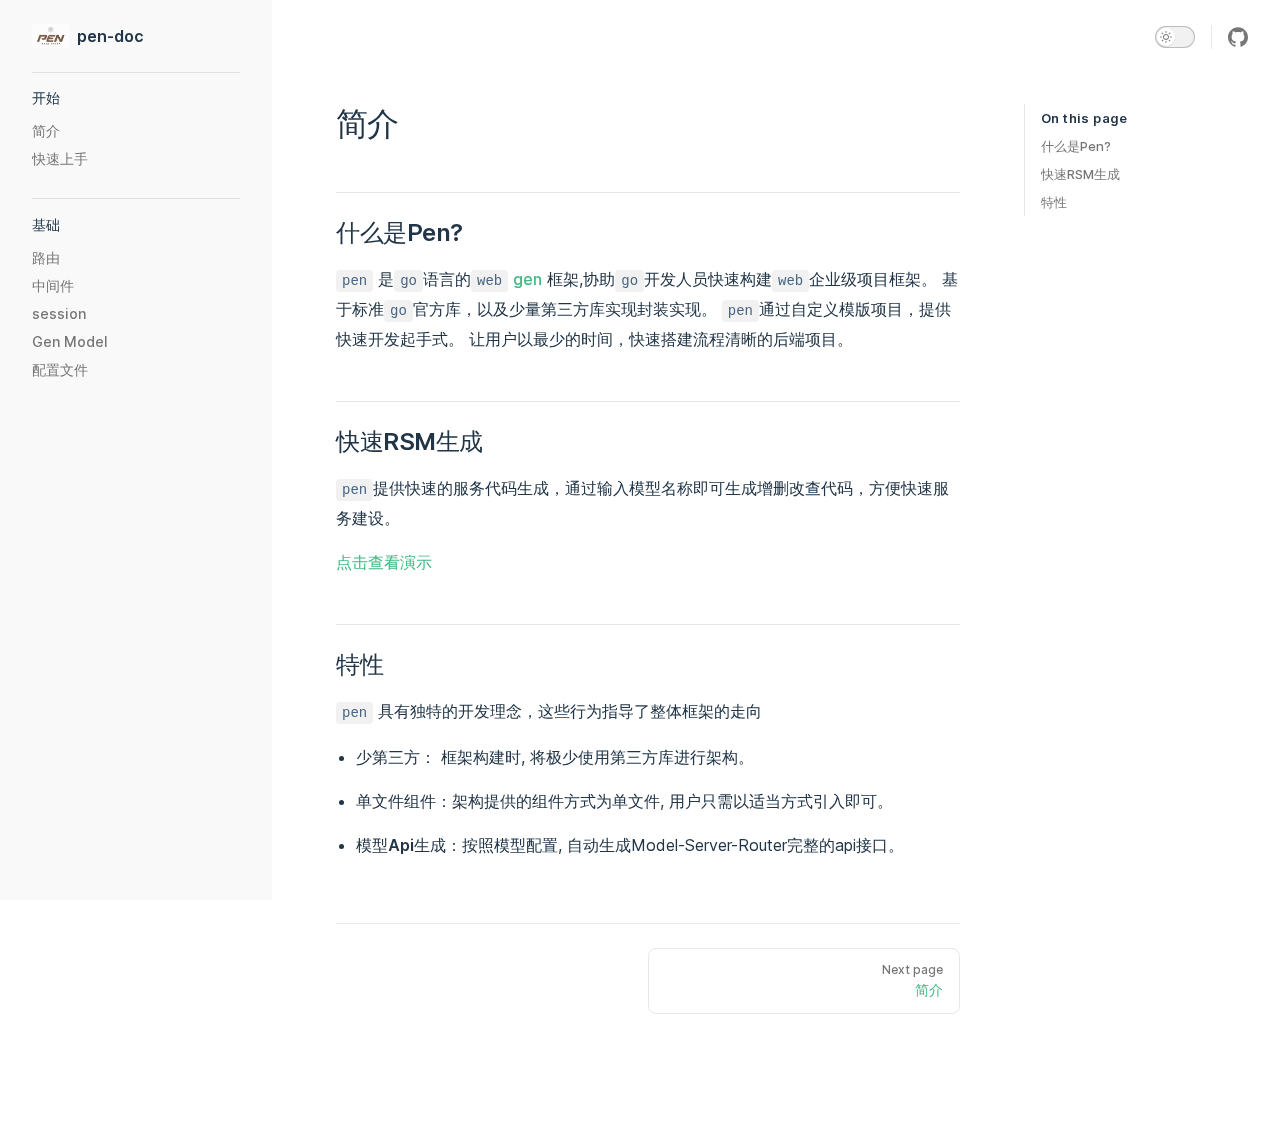
==== commit fd76b051: "Deploying to master from @ rr13k/pen-doc@86d5ccb8437afe59be505e9646c86586d0774f36 🚀" ====
--- a/pen-doc/index.html
+++ b/pen-doc/index.html
@@ -6,16 +6,16 @@
     <title>简介 | pen-doc</title>
     <meta name="description" content="pen document project.">
     <link rel="preload stylesheet" href="/pen-doc/assets/style.c1835e32.css" as="style">
-    <link rel="modulepreload" href="/pen-doc/assets/app.b1776524.js">
-    <link rel="modulepreload" href="/pen-doc/assets/index.md.be46bf9b.lean.js">
+    <link rel="modulepreload" href="/pen-doc/assets/app.12811cf7.js">
+    <link rel="modulepreload" href="/pen-doc/assets/index.md.1434dd99.lean.js">
     
-    <link rel="icon" href="/icon.png" type="image/png">
+    <link rel="icon" href="/pen-doc/icon.png" type="image/png">
   <script id="check-dark-light">(()=>{const e=localStorage.getItem("vitepress-theme-appearance")||"",a=window.matchMedia("(prefers-color-scheme: dark)").matches;(!e||e==="auto"?a:e==="dark")&&document.documentElement.classList.add("dark")})();</script>
   </head>
   <body>
-    <div id="app"><div class="Layout" data-v-5211c0b1><!--[--><!--]--><!--[--><span tabindex="-1" data-v-151f2593></span><a href="#VPContent" class="VPSkipLink visually-hidden" data-v-151f2593> Skip to content </a><!--]--><!----><header class="VPNav" data-v-5211c0b1 data-v-8c0a9870><div class="VPNavBar has-sidebar" data-v-8c0a9870 data-v-1bbed88e><div class="container" data-v-1bbed88e><div class="VPNavBarTitle has-sidebar" data-v-1bbed88e data-v-d5925166><a class="title" href="/pen-doc/" data-v-d5925166><!--[--><!--]--><!--[--><img class="VPImage logo" src="/pen-doc/icon.png" alt data-v-6db2186b><!--]--><!--[-->pen-doc<!--]--><!--[--><!--]--></a></div><div class="content" data-v-1bbed88e><!--[--><!--]--><!----><!----><!----><div class="VPNavBarAppearance appearance" data-v-1bbed88e data-v-a3e7452b><button class="VPSwitch VPSwitchAppearance" type="button" role="switch" aria-label="toggle dark mode" aria-checked="false" data-v-a3e7452b data-v-481098f9 data-v-eba7420e><span class="check" data-v-eba7420e><span class="icon" data-v-eba7420e><!--[--><svg xmlns="http://www.w3.org/2000/svg" aria-hidden="true" focusable="false" viewbox="0 0 24 24" class="sun" data-v-481098f9><path d="M12,18c-3.3,0-6-2.7-6-6s2.7-6,6-6s6,2.7,6,6S15.3,18,12,18zM12,8c-2.2,0-4,1.8-4,4c0,2.2,1.8,4,4,4c2.2,0,4-1.8,4-4C16,9.8,14.2,8,12,8z"></path><path d="M12,4c-0.6,0-1-0.4-1-1V1c0-0.6,0.4-1,1-1s1,0.4,1,1v2C13,3.6,12.6,4,12,4z"></path><path d="M12,24c-0.6,0-1-0.4-1-1v-2c0-0.6,0.4-1,1-1s1,0.4,1,1v2C13,23.6,12.6,24,12,24z"></path><path d="M5.6,6.6c-0.3,0-0.5-0.1-0.7-0.3L3.5,4.9c-0.4-0.4-0.4-1,0-1.4s1-0.4,1.4,0l1.4,1.4c0.4,0.4,0.4,1,0,1.4C6.2,6.5,5.9,6.6,5.6,6.6z"></path><path d="M19.8,20.8c-0.3,0-0.5-0.1-0.7-0.3l-1.4-1.4c-0.4-0.4-0.4-1,0-1.4s1-0.4,1.4,0l1.4,1.4c0.4,0.4,0.4,1,0,1.4C20.3,20.7,20,20.8,19.8,20.8z"></path><path d="M3,13H1c-0.6,0-1-0.4-1-1s0.4-1,1-1h2c0.6,0,1,0.4,1,1S3.6,13,3,13z"></path><path d="M23,13h-2c-0.6,0-1-0.4-1-1s0.4-1,1-1h2c0.6,0,1,0.4,1,1S23.6,13,23,13z"></path><path d="M4.2,20.8c-0.3,0-0.5-0.1-0.7-0.3c-0.4-0.4-0.4-1,0-1.4l1.4-1.4c0.4-0.4,1-0.4,1.4,0s0.4,1,0,1.4l-1.4,1.4C4.7,20.7,4.5,20.8,4.2,20.8z"></path><path d="M18.4,6.6c-0.3,0-0.5-0.1-0.7-0.3c-0.4-0.4-0.4-1,0-1.4l1.4-1.4c0.4-0.4,1-0.4,1.4,0s0.4,1,0,1.4l-1.4,1.4C18.9,6.5,18.6,6.6,18.4,6.6z"></path></svg><svg xmlns="http://www.w3.org/2000/svg" aria-hidden="true" focusable="false" viewbox="0 0 24 24" class="moon" data-v-481098f9><path d="M12.1,22c-0.3,0-0.6,0-0.9,0c-5.5-0.5-9.5-5.4-9-10.9c0.4-4.8,4.2-8.6,9-9c0.4,0,0.8,0.2,1,0.5c0.2,0.3,0.2,0.8-0.1,1.1c-2,2.7-1.4,6.4,1.3,8.4c2.1,1.6,5,1.6,7.1,0c0.3-0.2,0.7-0.3,1.1-0.1c0.3,0.2,0.5,0.6,0.5,1c-0.2,2.7-1.5,5.1-3.6,6.8C16.6,21.2,14.4,22,12.1,22zM9.3,4.4c-2.9,1-5,3.6-5.2,6.8c-0.4,4.4,2.8,8.3,7.2,8.7c2.1,0.2,4.2-0.4,5.8-1.8c1.1-0.9,1.9-2.1,2.4-3.4c-2.5,0.9-5.3,0.5-7.5-1.1C9.2,11.4,8.1,7.7,9.3,4.4z"></path></svg><!--]--></span></span></button></div><div class="VPSocialLinks VPNavBarSocialLinks social-links" data-v-1bbed88e data-v-738bef5a data-v-f6988cfb><!--[--><a class="VPSocialLink" href="https://github.com/rr13k/pen" target="_blank" rel="noopener" data-v-f6988cfb data-v-e57698f6><svg role="img" viewBox="0 0 24 24" xmlns="http://www.w3.org/2000/svg"><title>GitHub</title><path d="M12 .297c-6.63 0-12 5.373-12 12 0 5.303 3.438 9.8 8.205 11.385.6.113.82-.258.82-.577 0-.285-.01-1.04-.015-2.04-3.338.724-4.042-1.61-4.042-1.61C4.422 18.07 3.633 17.7 3.633 17.7c-1.087-.744.084-.729.084-.729 1.205.084 1.838 1.236 1.838 1.236 1.07 1.835 2.809 1.305 3.495.998.108-.776.417-1.305.76-1.605-2.665-.3-5.466-1.332-5.466-5.93 0-1.31.465-2.38 1.235-3.22-.135-.303-.54-1.523.105-3.176 0 0 1.005-.322 3.3 1.23.96-.267 1.98-.399 3-.405 1.02.006 2.04.138 3 .405 2.28-1.552 3.285-1.23 3.285-1.23.645 1.653.24 2.873.12 3.176.765.84 1.23 1.91 1.23 3.22 0 4.61-2.805 5.625-5.475 5.92.42.36.81 1.096.81 2.22 0 1.606-.015 2.896-.015 3.286 0 .315.21.69.825.57C20.565 22.092 24 17.592 24 12.297c0-6.627-5.373-12-12-12"/></svg></a><!--]--></div><div class="VPFlyout VPNavBarExtra extra" data-v-1bbed88e data-v-e4361c82 data-v-6ffb57d3><button type="button" class="button" aria-haspopup="true" aria-expanded="false" aria-label="extra navigation" data-v-6ffb57d3><svg xmlns="http://www.w3.org/2000/svg" aria-hidden="true" focusable="false" viewbox="0 0 24 24" class="icon" data-v-6ffb57d3><circle cx="12" cy="12" r="2"></circle><circle cx="19" cy="12" r="2"></circle><circle cx="5" cy="12" r="2"></circle></svg></button><div class="menu" data-v-6ffb57d3><div class="VPMenu" data-v-6ffb57d3 data-v-1c5d0cfc><!----><!--[--><!--[--><!----><div class="group" data-v-e4361c82><div class="item appearance" data-v-e4361c82><p class="label" data-v-e4361c82>Appearance</p><div class="appearance-action" data-v-e4361c82><button class="VPSwitch VPSwitchAppearance" type="button" role="switch" aria-label="toggle dark mode" aria-checked="false" data-v-e4361c82 data-v-481098f9 data-v-eba7420e><span class="check" data-v-eba7420e><span class="icon" data-v-eba7420e><!--[--><svg xmlns="http://www.w3.org/2000/svg" aria-hidden="true" focusable="false" viewbox="0 0 24 24" class="sun" data-v-481098f9><path d="M12,18c-3.3,0-6-2.7-6-6s2.7-6,6-6s6,2.7,6,6S15.3,18,12,18zM12,8c-2.2,0-4,1.8-4,4c0,2.2,1.8,4,4,4c2.2,0,4-1.8,4-4C16,9.8,14.2,8,12,8z"></path><path d="M12,4c-0.6,0-1-0.4-1-1V1c0-0.6,0.4-1,1-1s1,0.4,1,1v2C13,3.6,12.6,4,12,4z"></path><path d="M12,24c-0.6,0-1-0.4-1-1v-2c0-0.6,0.4-1,1-1s1,0.4,1,1v2C13,23.6,12.6,24,12,24z"></path><path d="M5.6,6.6c-0.3,0-0.5-0.1-0.7-0.3L3.5,4.9c-0.4-0.4-0.4-1,0-1.4s1-0.4,1.4,0l1.4,1.4c0.4,0.4,0.4,1,0,1.4C6.2,6.5,5.9,6.6,5.6,6.6z"></path><path d="M19.8,20.8c-0.3,0-0.5-0.1-0.7-0.3l-1.4-1.4c-0.4-0.4-0.4-1,0-1.4s1-0.4,1.4,0l1.4,1.4c0.4,0.4,0.4,1,0,1.4C20.3,20.7,20,20.8,19.8,20.8z"></path><path d="M3,13H1c-0.6,0-1-0.4-1-1s0.4-1,1-1h2c0.6,0,1,0.4,1,1S3.6,13,3,13z"></path><path d="M23,13h-2c-0.6,0-1-0.4-1-1s0.4-1,1-1h2c0.6,0,1,0.4,1,1S23.6,13,23,13z"></path><path d="M4.2,20.8c-0.3,0-0.5-0.1-0.7-0.3c-0.4-0.4-0.4-1,0-1.4l1.4-1.4c0.4-0.4,1-0.4,1.4,0s0.4,1,0,1.4l-1.4,1.4C4.7,20.7,4.5,20.8,4.2,20.8z"></path><path d="M18.4,6.6c-0.3,0-0.5-0.1-0.7-0.3c-0.4-0.4-0.4-1,0-1.4l1.4-1.4c0.4-0.4,1-0.4,1.4,0s0.4,1,0,1.4l-1.4,1.4C18.9,6.5,18.6,6.6,18.4,6.6z"></path></svg><svg xmlns="http://www.w3.org/2000/svg" aria-hidden="true" focusable="false" viewbox="0 0 24 24" class="moon" data-v-481098f9><path d="M12.1,22c-0.3,0-0.6,0-0.9,0c-5.5-0.5-9.5-5.4-9-10.9c0.4-4.8,4.2-8.6,9-9c0.4,0,0.8,0.2,1,0.5c0.2,0.3,0.2,0.8-0.1,1.1c-2,2.7-1.4,6.4,1.3,8.4c2.1,1.6,5,1.6,7.1,0c0.3-0.2,0.7-0.3,1.1-0.1c0.3,0.2,0.5,0.6,0.5,1c-0.2,2.7-1.5,5.1-3.6,6.8C16.6,21.2,14.4,22,12.1,22zM9.3,4.4c-2.9,1-5,3.6-5.2,6.8c-0.4,4.4,2.8,8.3,7.2,8.7c2.1,0.2,4.2-0.4,5.8-1.8c1.1-0.9,1.9-2.1,2.4-3.4c-2.5,0.9-5.3,0.5-7.5-1.1C9.2,11.4,8.1,7.7,9.3,4.4z"></path></svg><!--]--></span></span></button></div></div></div><div class="group" data-v-e4361c82><div class="item social-links" data-v-e4361c82><div class="VPSocialLinks social-links-list" data-v-e4361c82 data-v-f6988cfb><!--[--><a class="VPSocialLink" href="https://github.com/rr13k/pen" target="_blank" rel="noopener" data-v-f6988cfb data-v-e57698f6><svg role="img" viewBox="0 0 24 24" xmlns="http://www.w3.org/2000/svg"><title>GitHub</title><path d="M12 .297c-6.63 0-12 5.373-12 12 0 5.303 3.438 9.8 8.205 11.385.6.113.82-.258.82-.577 0-.285-.01-1.04-.015-2.04-3.338.724-4.042-1.61-4.042-1.61C4.422 18.07 3.633 17.7 3.633 17.7c-1.087-.744.084-.729.084-.729 1.205.084 1.838 1.236 1.838 1.236 1.07 1.835 2.809 1.305 3.495.998.108-.776.417-1.305.76-1.605-2.665-.3-5.466-1.332-5.466-5.93 0-1.31.465-2.38 1.235-3.22-.135-.303-.54-1.523.105-3.176 0 0 1.005-.322 3.3 1.23.96-.267 1.98-.399 3-.405 1.02.006 2.04.138 3 .405 2.28-1.552 3.285-1.23 3.285-1.23.645 1.653.24 2.873.12 3.176.765.84 1.23 1.91 1.23 3.22 0 4.61-2.805 5.625-5.475 5.92.42.36.81 1.096.81 2.22 0 1.606-.015 2.896-.015 3.286 0 .315.21.69.825.57C20.565 22.092 24 17.592 24 12.297c0-6.627-5.373-12-12-12"/></svg></a><!--]--></div></div></div><!--]--><!--]--></div></div></div><!--[--><!--]--><button type="button" class="VPNavBarHamburger hamburger" aria-label="mobile navigation" aria-expanded="false" aria-controls="VPNavScreen" data-v-1bbed88e data-v-e5dd9c1c><span class="container" data-v-e5dd9c1c><span class="top" data-v-e5dd9c1c></span><span class="middle" data-v-e5dd9c1c></span><span class="bottom" data-v-e5dd9c1c></span></span></button></div></div></div><!----></header><div class="VPLocalNav" data-v-5211c0b1 data-v-b6162a8b><button class="menu" aria-expanded="false" aria-controls="VPSidebarNav" data-v-b6162a8b><svg xmlns="http://www.w3.org/2000/svg" aria-hidden="true" focusable="false" viewbox="0 0 24 24" class="menu-icon" data-v-b6162a8b><path d="M17,11H3c-0.6,0-1-0.4-1-1s0.4-1,1-1h14c0.6,0,1,0.4,1,1S17.6,11,17,11z"></path><path d="M21,7H3C2.4,7,2,6.6,2,6s0.4-1,1-1h18c0.6,0,1,0.4,1,1S21.6,7,21,7z"></path><path d="M21,15H3c-0.6,0-1-0.4-1-1s0.4-1,1-1h18c0.6,0,1,0.4,1,1S21.6,15,21,15z"></path><path d="M17,19H3c-0.6,0-1-0.4-1-1s0.4-1,1-1h14c0.6,0,1,0.4,1,1S17.6,19,17,19z"></path></svg><span class="menu-text" data-v-b6162a8b>Menu</span></button><a class="top-link" href="#" data-v-b6162a8b> Return to top </a></div><aside class="VPSidebar" data-v-5211c0b1 data-v-a186aa16><nav class="nav" id="VPSidebarNav" aria-labelledby="sidebar-aria-label" tabindex="-1" data-v-a186aa16><span class="visually-hidden" id="sidebar-aria-label" data-v-a186aa16> Sidebar Navigation </span><!--[--><!--]--><!--[--><div class="group" data-v-a186aa16><section class="VPSidebarGroup" data-v-a186aa16 data-v-6e45c352><div class="title" data-v-6e45c352><h2 class="title-text" data-v-6e45c352>开始</h2><div class="action" data-v-6e45c352><svg xmlns="http://www.w3.org/2000/svg" xmlns:xlink="http://www.w3.org/1999/xlink" viewbox="0 0 24 24" class="icon minus" data-v-6e45c352><path d="M19,2H5C3.3,2,2,3.3,2,5v14c0,1.7,1.3,3,3,3h14c1.7,0,3-1.3,3-3V5C22,3.3,20.7,2,19,2zM20,19c0,0.6-0.4,1-1,1H5c-0.6,0-1-0.4-1-1V5c0-0.6,0.4-1,1-1h14c0.6,0,1,0.4,1,1V19z"></path><path d="M16,11H8c-0.6,0-1,0.4-1,1s0.4,1,1,1h8c0.6,0,1-0.4,1-1S16.6,11,16,11z"></path></svg><svg version="1.1" xmlns="http://www.w3.org/2000/svg" viewbox="0 0 24 24" class="icon plus" data-v-6e45c352><path d="M19,2H5C3.3,2,2,3.3,2,5v14c0,1.7,1.3,3,3,3h14c1.7,0,3-1.3,3-3V5C22,3.3,20.7,2,19,2z M20,19c0,0.6-0.4,1-1,1H5c-0.6,0-1-0.4-1-1V5c0-0.6,0.4-1,1-1h14c0.6,0,1,0.4,1,1V19z"></path><path d="M16,11h-3V8c0-0.6-0.4-1-1-1s-1,0.4-1,1v3H8c-0.6,0-1,0.4-1,1s0.4,1,1,1h3v3c0,0.6,0.4,1,1,1s1-0.4,1-1v-3h3c0.6,0,1-0.4,1-1S16.6,11,16,11z"></path></svg></div></div><div class="items" data-v-6e45c352><!--[--><!--[--><a class="VPLink link link" href="/pen-doc/index.html" style="padding-left:0px;" tabindex="-1" data-v-70e2cdfb data-v-3c355974><!--[--><span class="link-text" data-v-70e2cdfb>简介</span><!--]--><!----></a><!----><!--]--><!--[--><a class="VPLink link link" href="/pen-doc/getting-started.html" style="padding-left:0px;" tabindex="-1" data-v-70e2cdfb data-v-3c355974><!--[--><span class="link-text" data-v-70e2cdfb>快速上手</span><!--]--><!----></a><!----><!--]--><!--]--></div></section></div><div class="group" data-v-a186aa16><section class="VPSidebarGroup" data-v-a186aa16 data-v-6e45c352><div class="title" data-v-6e45c352><h2 class="title-text" data-v-6e45c352>基础</h2><div class="action" data-v-6e45c352><svg xmlns="http://www.w3.org/2000/svg" xmlns:xlink="http://www.w3.org/1999/xlink" viewbox="0 0 24 24" class="icon minus" data-v-6e45c352><path d="M19,2H5C3.3,2,2,3.3,2,5v14c0,1.7,1.3,3,3,3h14c1.7,0,3-1.3,3-3V5C22,3.3,20.7,2,19,2zM20,19c0,0.6-0.4,1-1,1H5c-0.6,0-1-0.4-1-1V5c0-0.6,0.4-1,1-1h14c0.6,0,1,0.4,1,1V19z"></path><path d="M16,11H8c-0.6,0-1,0.4-1,1s0.4,1,1,1h8c0.6,0,1-0.4,1-1S16.6,11,16,11z"></path></svg><svg version="1.1" xmlns="http://www.w3.org/2000/svg" viewbox="0 0 24 24" class="icon plus" data-v-6e45c352><path d="M19,2H5C3.3,2,2,3.3,2,5v14c0,1.7,1.3,3,3,3h14c1.7,0,3-1.3,3-3V5C22,3.3,20.7,2,19,2z M20,19c0,0.6-0.4,1-1,1H5c-0.6,0-1-0.4-1-1V5c0-0.6,0.4-1,1-1h14c0.6,0,1,0.4,1,1V19z"></path><path d="M16,11h-3V8c0-0.6-0.4-1-1-1s-1,0.4-1,1v3H8c-0.6,0-1,0.4-1,1s0.4,1,1,1h3v3c0,0.6,0.4,1,1,1s1-0.4,1-1v-3h3c0.6,0,1-0.4,1-1S16.6,11,16,11z"></path></svg></div></div><div class="items" data-v-6e45c352><!--[--><!--[--><a class="VPLink link link" href="/pen-doc/temps/router.html" style="padding-left:0px;" tabindex="-1" data-v-70e2cdfb data-v-3c355974><!--[--><span class="link-text" data-v-70e2cdfb>路由</span><!--]--><!----></a><!----><!--]--><!--[--><a class="VPLink link link" href="/pen-doc/getting-started.html" style="padding-left:0px;" tabindex="-1" data-v-70e2cdfb data-v-3c355974><!--[--><span class="link-text" data-v-70e2cdfb>中间件</span><!--]--><!----></a><!----><!--]--><!--[--><a class="VPLink link link" href="/pen-doc/getting-started.html" style="padding-left:0px;" tabindex="-1" data-v-70e2cdfb data-v-3c355974><!--[--><span class="link-text" data-v-70e2cdfb>session</span><!--]--><!----></a><!----><!--]--><!--[--><a class="VPLink link link" href="/pen-doc/temps/options.html" style="padding-left:0px;" tabindex="-1" data-v-70e2cdfb data-v-3c355974><!--[--><span class="link-text" data-v-70e2cdfb>配置文件</span><!--]--><!----></a><!----><!--]--><!--]--></div></section></div><!--]--><!--[--><!--]--></nav></aside><div class="VPContent has-sidebar" id="VPContent" data-v-5211c0b1 data-v-296cfad2><div class="VPDoc has-sidebar has-aside" data-v-296cfad2 data-v-cfb513e0><div class="container" data-v-cfb513e0><div class="aside" data-v-cfb513e0><div class="aside-curtain" data-v-cfb513e0></div><div class="aside-container" data-v-cfb513e0><div class="aside-content" data-v-cfb513e0><div class="VPDocAside" data-v-cfb513e0 data-v-afc4c1a1><!--[--><!--]--><!--[--><!--]--><div class="VPDocAsideOutline" data-v-afc4c1a1 data-v-2865c0b0><div class="content" data-v-2865c0b0><div class="outline-marker" data-v-2865c0b0></div><div class="outline-title" data-v-2865c0b0>On this page</div><nav aria-labelledby="doc-outline-aria-label" data-v-2865c0b0><span class="visually-hidden" id="doc-outline-aria-label" data-v-2865c0b0> Table of Contents for current page </span><ul class="root" data-v-2865c0b0 data-v-1188541a><!--[--><!--]--></ul></nav></div></div><!--[--><!--]--><div class="spacer" data-v-afc4c1a1></div><!--[--><!--]--><!----><!--[--><!--]--><!--[--><!--]--></div></div></div></div><div class="content" data-v-cfb513e0><div class="content-container" data-v-cfb513e0><!--[--><!--]--><main class="main" data-v-cfb513e0><div style="position:relative;" class="vp-doc _pen-doc_index" data-v-cfb513e0><div><h1 id="简介" tabindex="-1">简介 <a class="header-anchor" href="#简介" aria-hidden="true">#</a></h1><h2 id="什么是pen" tabindex="-1">什么是Pen? <a class="header-anchor" href="#什么是pen" aria-hidden="true">#</a></h2><p><code>pen</code> 是一款协助go开发人员快速构建web企业级项目框架。 基于标准<code>go</code>官方库，以及少量第三方库实现封装实现。 <code>pen</code>通过自定义模版项目，提供快速开发起手式。 让用户以最少的时间，快速搭建流程清晰的后端项目。</p><h2 id="特性" tabindex="-1">特性 <a class="header-anchor" href="#特性" aria-hidden="true">#</a></h2><p><code>pen</code> 具有独特的开发理念，这些行为指导了整体框架的走向</p><ul><li><p><strong>少第三方</strong>： 框架构建时, 将极少使用第三方库进行架构。</p></li><li><p><strong>单文件组件</strong>：架构提供的组件方式为单文件, 用户只需以适当方式引入即可。</p></li></ul></div></div></main><!--[--><!--]--><footer class="VPDocFooter" data-v-cfb513e0 data-v-21f75714><!----><div class="prev-next" data-v-21f75714><div class="pager" data-v-21f75714><!----></div><div class="pager" data-v-21f75714><a class="pager-link next" href="/pen-doc/index.html" data-v-21f75714><span class="desc" data-v-21f75714>Next page</span><span class="title" data-v-21f75714>简介</span></a></div></div></footer><!--[--><!--]--></div></div></div></div></div><!----><!--[--><!--]--></div></div>
-    <script>__VP_HASH_MAP__ = JSON.parse("{\"temps_options.md\":\"f5098644\",\"index.md\":\"be46bf9b\",\"temps_router.md\":\"562ba45c\",\"getting-started.md\":\"76dc56bc\"}")</script>
-    <script type="module" async src="/pen-doc/assets/app.b1776524.js"></script>
+    <div id="app"><div class="Layout" data-v-5211c0b1><!--[--><!--]--><!--[--><span tabindex="-1" data-v-151f2593></span><a href="#VPContent" class="VPSkipLink visually-hidden" data-v-151f2593> Skip to content </a><!--]--><!----><header class="VPNav" data-v-5211c0b1 data-v-8c0a9870><div class="VPNavBar has-sidebar" data-v-8c0a9870 data-v-1bbed88e><div class="container" data-v-1bbed88e><div class="VPNavBarTitle has-sidebar" data-v-1bbed88e data-v-d5925166><a class="title" href="/pen-doc/" data-v-d5925166><!--[--><!--]--><!--[--><img class="VPImage logo" src="/pen-doc/icon.png" alt data-v-6db2186b><!--]--><!--[-->pen-doc<!--]--><!--[--><!--]--></a></div><div class="content" data-v-1bbed88e><!--[--><!--]--><!----><!----><!----><div class="VPNavBarAppearance appearance" data-v-1bbed88e data-v-a3e7452b><button class="VPSwitch VPSwitchAppearance" type="button" role="switch" aria-label="toggle dark mode" aria-checked="false" data-v-a3e7452b data-v-481098f9 data-v-eba7420e><span class="check" data-v-eba7420e><span class="icon" data-v-eba7420e><!--[--><svg xmlns="http://www.w3.org/2000/svg" aria-hidden="true" focusable="false" viewbox="0 0 24 24" class="sun" data-v-481098f9><path d="M12,18c-3.3,0-6-2.7-6-6s2.7-6,6-6s6,2.7,6,6S15.3,18,12,18zM12,8c-2.2,0-4,1.8-4,4c0,2.2,1.8,4,4,4c2.2,0,4-1.8,4-4C16,9.8,14.2,8,12,8z"></path><path d="M12,4c-0.6,0-1-0.4-1-1V1c0-0.6,0.4-1,1-1s1,0.4,1,1v2C13,3.6,12.6,4,12,4z"></path><path d="M12,24c-0.6,0-1-0.4-1-1v-2c0-0.6,0.4-1,1-1s1,0.4,1,1v2C13,23.6,12.6,24,12,24z"></path><path d="M5.6,6.6c-0.3,0-0.5-0.1-0.7-0.3L3.5,4.9c-0.4-0.4-0.4-1,0-1.4s1-0.4,1.4,0l1.4,1.4c0.4,0.4,0.4,1,0,1.4C6.2,6.5,5.9,6.6,5.6,6.6z"></path><path d="M19.8,20.8c-0.3,0-0.5-0.1-0.7-0.3l-1.4-1.4c-0.4-0.4-0.4-1,0-1.4s1-0.4,1.4,0l1.4,1.4c0.4,0.4,0.4,1,0,1.4C20.3,20.7,20,20.8,19.8,20.8z"></path><path d="M3,13H1c-0.6,0-1-0.4-1-1s0.4-1,1-1h2c0.6,0,1,0.4,1,1S3.6,13,3,13z"></path><path d="M23,13h-2c-0.6,0-1-0.4-1-1s0.4-1,1-1h2c0.6,0,1,0.4,1,1S23.6,13,23,13z"></path><path d="M4.2,20.8c-0.3,0-0.5-0.1-0.7-0.3c-0.4-0.4-0.4-1,0-1.4l1.4-1.4c0.4-0.4,1-0.4,1.4,0s0.4,1,0,1.4l-1.4,1.4C4.7,20.7,4.5,20.8,4.2,20.8z"></path><path d="M18.4,6.6c-0.3,0-0.5-0.1-0.7-0.3c-0.4-0.4-0.4-1,0-1.4l1.4-1.4c0.4-0.4,1-0.4,1.4,0s0.4,1,0,1.4l-1.4,1.4C18.9,6.5,18.6,6.6,18.4,6.6z"></path></svg><svg xmlns="http://www.w3.org/2000/svg" aria-hidden="true" focusable="false" viewbox="0 0 24 24" class="moon" data-v-481098f9><path d="M12.1,22c-0.3,0-0.6,0-0.9,0c-5.5-0.5-9.5-5.4-9-10.9c0.4-4.8,4.2-8.6,9-9c0.4,0,0.8,0.2,1,0.5c0.2,0.3,0.2,0.8-0.1,1.1c-2,2.7-1.4,6.4,1.3,8.4c2.1,1.6,5,1.6,7.1,0c0.3-0.2,0.7-0.3,1.1-0.1c0.3,0.2,0.5,0.6,0.5,1c-0.2,2.7-1.5,5.1-3.6,6.8C16.6,21.2,14.4,22,12.1,22zM9.3,4.4c-2.9,1-5,3.6-5.2,6.8c-0.4,4.4,2.8,8.3,7.2,8.7c2.1,0.2,4.2-0.4,5.8-1.8c1.1-0.9,1.9-2.1,2.4-3.4c-2.5,0.9-5.3,0.5-7.5-1.1C9.2,11.4,8.1,7.7,9.3,4.4z"></path></svg><!--]--></span></span></button></div><div class="VPSocialLinks VPNavBarSocialLinks social-links" data-v-1bbed88e data-v-738bef5a data-v-f6988cfb><!--[--><a class="VPSocialLink" href="https://github.com/rr13k/pen" target="_blank" rel="noopener" data-v-f6988cfb data-v-e57698f6><svg role="img" viewBox="0 0 24 24" xmlns="http://www.w3.org/2000/svg"><title>GitHub</title><path d="M12 .297c-6.63 0-12 5.373-12 12 0 5.303 3.438 9.8 8.205 11.385.6.113.82-.258.82-.577 0-.285-.01-1.04-.015-2.04-3.338.724-4.042-1.61-4.042-1.61C4.422 18.07 3.633 17.7 3.633 17.7c-1.087-.744.084-.729.084-.729 1.205.084 1.838 1.236 1.838 1.236 1.07 1.835 2.809 1.305 3.495.998.108-.776.417-1.305.76-1.605-2.665-.3-5.466-1.332-5.466-5.93 0-1.31.465-2.38 1.235-3.22-.135-.303-.54-1.523.105-3.176 0 0 1.005-.322 3.3 1.23.96-.267 1.98-.399 3-.405 1.02.006 2.04.138 3 .405 2.28-1.552 3.285-1.23 3.285-1.23.645 1.653.24 2.873.12 3.176.765.84 1.23 1.91 1.23 3.22 0 4.61-2.805 5.625-5.475 5.92.42.36.81 1.096.81 2.22 0 1.606-.015 2.896-.015 3.286 0 .315.21.69.825.57C20.565 22.092 24 17.592 24 12.297c0-6.627-5.373-12-12-12"/></svg></a><!--]--></div><div class="VPFlyout VPNavBarExtra extra" data-v-1bbed88e data-v-e4361c82 data-v-6ffb57d3><button type="button" class="button" aria-haspopup="true" aria-expanded="false" aria-label="extra navigation" data-v-6ffb57d3><svg xmlns="http://www.w3.org/2000/svg" aria-hidden="true" focusable="false" viewbox="0 0 24 24" class="icon" data-v-6ffb57d3><circle cx="12" cy="12" r="2"></circle><circle cx="19" cy="12" r="2"></circle><circle cx="5" cy="12" r="2"></circle></svg></button><div class="menu" data-v-6ffb57d3><div class="VPMenu" data-v-6ffb57d3 data-v-1c5d0cfc><!----><!--[--><!--[--><!----><div class="group" data-v-e4361c82><div class="item appearance" data-v-e4361c82><p class="label" data-v-e4361c82>Appearance</p><div class="appearance-action" data-v-e4361c82><button class="VPSwitch VPSwitchAppearance" type="button" role="switch" aria-label="toggle dark mode" aria-checked="false" data-v-e4361c82 data-v-481098f9 data-v-eba7420e><span class="check" data-v-eba7420e><span class="icon" data-v-eba7420e><!--[--><svg xmlns="http://www.w3.org/2000/svg" aria-hidden="true" focusable="false" viewbox="0 0 24 24" class="sun" data-v-481098f9><path d="M12,18c-3.3,0-6-2.7-6-6s2.7-6,6-6s6,2.7,6,6S15.3,18,12,18zM12,8c-2.2,0-4,1.8-4,4c0,2.2,1.8,4,4,4c2.2,0,4-1.8,4-4C16,9.8,14.2,8,12,8z"></path><path d="M12,4c-0.6,0-1-0.4-1-1V1c0-0.6,0.4-1,1-1s1,0.4,1,1v2C13,3.6,12.6,4,12,4z"></path><path d="M12,24c-0.6,0-1-0.4-1-1v-2c0-0.6,0.4-1,1-1s1,0.4,1,1v2C13,23.6,12.6,24,12,24z"></path><path d="M5.6,6.6c-0.3,0-0.5-0.1-0.7-0.3L3.5,4.9c-0.4-0.4-0.4-1,0-1.4s1-0.4,1.4,0l1.4,1.4c0.4,0.4,0.4,1,0,1.4C6.2,6.5,5.9,6.6,5.6,6.6z"></path><path d="M19.8,20.8c-0.3,0-0.5-0.1-0.7-0.3l-1.4-1.4c-0.4-0.4-0.4-1,0-1.4s1-0.4,1.4,0l1.4,1.4c0.4,0.4,0.4,1,0,1.4C20.3,20.7,20,20.8,19.8,20.8z"></path><path d="M3,13H1c-0.6,0-1-0.4-1-1s0.4-1,1-1h2c0.6,0,1,0.4,1,1S3.6,13,3,13z"></path><path d="M23,13h-2c-0.6,0-1-0.4-1-1s0.4-1,1-1h2c0.6,0,1,0.4,1,1S23.6,13,23,13z"></path><path d="M4.2,20.8c-0.3,0-0.5-0.1-0.7-0.3c-0.4-0.4-0.4-1,0-1.4l1.4-1.4c0.4-0.4,1-0.4,1.4,0s0.4,1,0,1.4l-1.4,1.4C4.7,20.7,4.5,20.8,4.2,20.8z"></path><path d="M18.4,6.6c-0.3,0-0.5-0.1-0.7-0.3c-0.4-0.4-0.4-1,0-1.4l1.4-1.4c0.4-0.4,1-0.4,1.4,0s0.4,1,0,1.4l-1.4,1.4C18.9,6.5,18.6,6.6,18.4,6.6z"></path></svg><svg xmlns="http://www.w3.org/2000/svg" aria-hidden="true" focusable="false" viewbox="0 0 24 24" class="moon" data-v-481098f9><path d="M12.1,22c-0.3,0-0.6,0-0.9,0c-5.5-0.5-9.5-5.4-9-10.9c0.4-4.8,4.2-8.6,9-9c0.4,0,0.8,0.2,1,0.5c0.2,0.3,0.2,0.8-0.1,1.1c-2,2.7-1.4,6.4,1.3,8.4c2.1,1.6,5,1.6,7.1,0c0.3-0.2,0.7-0.3,1.1-0.1c0.3,0.2,0.5,0.6,0.5,1c-0.2,2.7-1.5,5.1-3.6,6.8C16.6,21.2,14.4,22,12.1,22zM9.3,4.4c-2.9,1-5,3.6-5.2,6.8c-0.4,4.4,2.8,8.3,7.2,8.7c2.1,0.2,4.2-0.4,5.8-1.8c1.1-0.9,1.9-2.1,2.4-3.4c-2.5,0.9-5.3,0.5-7.5-1.1C9.2,11.4,8.1,7.7,9.3,4.4z"></path></svg><!--]--></span></span></button></div></div></div><div class="group" data-v-e4361c82><div class="item social-links" data-v-e4361c82><div class="VPSocialLinks social-links-list" data-v-e4361c82 data-v-f6988cfb><!--[--><a class="VPSocialLink" href="https://github.com/rr13k/pen" target="_blank" rel="noopener" data-v-f6988cfb data-v-e57698f6><svg role="img" viewBox="0 0 24 24" xmlns="http://www.w3.org/2000/svg"><title>GitHub</title><path d="M12 .297c-6.63 0-12 5.373-12 12 0 5.303 3.438 9.8 8.205 11.385.6.113.82-.258.82-.577 0-.285-.01-1.04-.015-2.04-3.338.724-4.042-1.61-4.042-1.61C4.422 18.07 3.633 17.7 3.633 17.7c-1.087-.744.084-.729.084-.729 1.205.084 1.838 1.236 1.838 1.236 1.07 1.835 2.809 1.305 3.495.998.108-.776.417-1.305.76-1.605-2.665-.3-5.466-1.332-5.466-5.93 0-1.31.465-2.38 1.235-3.22-.135-.303-.54-1.523.105-3.176 0 0 1.005-.322 3.3 1.23.96-.267 1.98-.399 3-.405 1.02.006 2.04.138 3 .405 2.28-1.552 3.285-1.23 3.285-1.23.645 1.653.24 2.873.12 3.176.765.84 1.23 1.91 1.23 3.22 0 4.61-2.805 5.625-5.475 5.92.42.36.81 1.096.81 2.22 0 1.606-.015 2.896-.015 3.286 0 .315.21.69.825.57C20.565 22.092 24 17.592 24 12.297c0-6.627-5.373-12-12-12"/></svg></a><!--]--></div></div></div><!--]--><!--]--></div></div></div><!--[--><!--]--><button type="button" class="VPNavBarHamburger hamburger" aria-label="mobile navigation" aria-expanded="false" aria-controls="VPNavScreen" data-v-1bbed88e data-v-e5dd9c1c><span class="container" data-v-e5dd9c1c><span class="top" data-v-e5dd9c1c></span><span class="middle" data-v-e5dd9c1c></span><span class="bottom" data-v-e5dd9c1c></span></span></button></div></div></div><!----></header><div class="VPLocalNav" data-v-5211c0b1 data-v-b6162a8b><button class="menu" aria-expanded="false" aria-controls="VPSidebarNav" data-v-b6162a8b><svg xmlns="http://www.w3.org/2000/svg" aria-hidden="true" focusable="false" viewbox="0 0 24 24" class="menu-icon" data-v-b6162a8b><path d="M17,11H3c-0.6,0-1-0.4-1-1s0.4-1,1-1h14c0.6,0,1,0.4,1,1S17.6,11,17,11z"></path><path d="M21,7H3C2.4,7,2,6.6,2,6s0.4-1,1-1h18c0.6,0,1,0.4,1,1S21.6,7,21,7z"></path><path d="M21,15H3c-0.6,0-1-0.4-1-1s0.4-1,1-1h18c0.6,0,1,0.4,1,1S21.6,15,21,15z"></path><path d="M17,19H3c-0.6,0-1-0.4-1-1s0.4-1,1-1h14c0.6,0,1,0.4,1,1S17.6,19,17,19z"></path></svg><span class="menu-text" data-v-b6162a8b>Menu</span></button><a class="top-link" href="#" data-v-b6162a8b> Return to top </a></div><aside class="VPSidebar" data-v-5211c0b1 data-v-a186aa16><nav class="nav" id="VPSidebarNav" aria-labelledby="sidebar-aria-label" tabindex="-1" data-v-a186aa16><span class="visually-hidden" id="sidebar-aria-label" data-v-a186aa16> Sidebar Navigation </span><!--[--><!--]--><!--[--><div class="group" data-v-a186aa16><section class="VPSidebarGroup" data-v-a186aa16 data-v-6e45c352><div class="title" data-v-6e45c352><h2 class="title-text" data-v-6e45c352>开始</h2><div class="action" data-v-6e45c352><svg xmlns="http://www.w3.org/2000/svg" xmlns:xlink="http://www.w3.org/1999/xlink" viewbox="0 0 24 24" class="icon minus" data-v-6e45c352><path d="M19,2H5C3.3,2,2,3.3,2,5v14c0,1.7,1.3,3,3,3h14c1.7,0,3-1.3,3-3V5C22,3.3,20.7,2,19,2zM20,19c0,0.6-0.4,1-1,1H5c-0.6,0-1-0.4-1-1V5c0-0.6,0.4-1,1-1h14c0.6,0,1,0.4,1,1V19z"></path><path d="M16,11H8c-0.6,0-1,0.4-1,1s0.4,1,1,1h8c0.6,0,1-0.4,1-1S16.6,11,16,11z"></path></svg><svg version="1.1" xmlns="http://www.w3.org/2000/svg" viewbox="0 0 24 24" class="icon plus" data-v-6e45c352><path d="M19,2H5C3.3,2,2,3.3,2,5v14c0,1.7,1.3,3,3,3h14c1.7,0,3-1.3,3-3V5C22,3.3,20.7,2,19,2z M20,19c0,0.6-0.4,1-1,1H5c-0.6,0-1-0.4-1-1V5c0-0.6,0.4-1,1-1h14c0.6,0,1,0.4,1,1V19z"></path><path d="M16,11h-3V8c0-0.6-0.4-1-1-1s-1,0.4-1,1v3H8c-0.6,0-1,0.4-1,1s0.4,1,1,1h3v3c0,0.6,0.4,1,1,1s1-0.4,1-1v-3h3c0.6,0,1-0.4,1-1S16.6,11,16,11z"></path></svg></div></div><div class="items" data-v-6e45c352><!--[--><!--[--><a class="VPLink link link" href="/pen-doc/index.html" style="padding-left:0px;" tabindex="-1" data-v-70e2cdfb data-v-3c355974><!--[--><span class="link-text" data-v-70e2cdfb>简介</span><!--]--><!----></a><!----><!--]--><!--[--><a class="VPLink link link" href="/pen-doc/getting-started.html" style="padding-left:0px;" tabindex="-1" data-v-70e2cdfb data-v-3c355974><!--[--><span class="link-text" data-v-70e2cdfb>快速上手</span><!--]--><!----></a><!----><!--]--><!--]--></div></section></div><div class="group" data-v-a186aa16><section class="VPSidebarGroup" data-v-a186aa16 data-v-6e45c352><div class="title" data-v-6e45c352><h2 class="title-text" data-v-6e45c352>基础</h2><div class="action" data-v-6e45c352><svg xmlns="http://www.w3.org/2000/svg" xmlns:xlink="http://www.w3.org/1999/xlink" viewbox="0 0 24 24" class="icon minus" data-v-6e45c352><path d="M19,2H5C3.3,2,2,3.3,2,5v14c0,1.7,1.3,3,3,3h14c1.7,0,3-1.3,3-3V5C22,3.3,20.7,2,19,2zM20,19c0,0.6-0.4,1-1,1H5c-0.6,0-1-0.4-1-1V5c0-0.6,0.4-1,1-1h14c0.6,0,1,0.4,1,1V19z"></path><path d="M16,11H8c-0.6,0-1,0.4-1,1s0.4,1,1,1h8c0.6,0,1-0.4,1-1S16.6,11,16,11z"></path></svg><svg version="1.1" xmlns="http://www.w3.org/2000/svg" viewbox="0 0 24 24" class="icon plus" data-v-6e45c352><path d="M19,2H5C3.3,2,2,3.3,2,5v14c0,1.7,1.3,3,3,3h14c1.7,0,3-1.3,3-3V5C22,3.3,20.7,2,19,2z M20,19c0,0.6-0.4,1-1,1H5c-0.6,0-1-0.4-1-1V5c0-0.6,0.4-1,1-1h14c0.6,0,1,0.4,1,1V19z"></path><path d="M16,11h-3V8c0-0.6-0.4-1-1-1s-1,0.4-1,1v3H8c-0.6,0-1,0.4-1,1s0.4,1,1,1h3v3c0,0.6,0.4,1,1,1s1-0.4,1-1v-3h3c0.6,0,1-0.4,1-1S16.6,11,16,11z"></path></svg></div></div><div class="items" data-v-6e45c352><!--[--><!--[--><a class="VPLink link link" href="/pen-doc/temps/router.html" style="padding-left:0px;" tabindex="-1" data-v-70e2cdfb data-v-3c355974><!--[--><span class="link-text" data-v-70e2cdfb>路由</span><!--]--><!----></a><!----><!--]--><!--[--><a class="VPLink link link" href="/pen-doc/temps/plug.html" style="padding-left:0px;" tabindex="-1" data-v-70e2cdfb data-v-3c355974><!--[--><span class="link-text" data-v-70e2cdfb>中间件</span><!--]--><!----></a><!----><!--]--><!--[--><a class="VPLink link link" href="/pen-doc/temps/session.html" style="padding-left:0px;" tabindex="-1" data-v-70e2cdfb data-v-3c355974><!--[--><span class="link-text" data-v-70e2cdfb>session</span><!--]--><!----></a><!----><!--]--><!--[--><a class="VPLink link link" href="/pen-doc/temps/gen-model.html" style="padding-left:0px;" tabindex="-1" data-v-70e2cdfb data-v-3c355974><!--[--><span class="link-text" data-v-70e2cdfb>Gen Model</span><!--]--><!----></a><!----><!--]--><!--[--><a class="VPLink link link" href="/pen-doc/temps/options.html" style="padding-left:0px;" tabindex="-1" data-v-70e2cdfb data-v-3c355974><!--[--><span class="link-text" data-v-70e2cdfb>配置文件</span><!--]--><!----></a><!----><!--]--><!--]--></div></section></div><!--]--><!--[--><!--]--></nav></aside><div class="VPContent has-sidebar" id="VPContent" data-v-5211c0b1 data-v-296cfad2><div class="VPDoc has-sidebar has-aside" data-v-296cfad2 data-v-cfb513e0><div class="container" data-v-cfb513e0><div class="aside" data-v-cfb513e0><div class="aside-curtain" data-v-cfb513e0></div><div class="aside-container" data-v-cfb513e0><div class="aside-content" data-v-cfb513e0><div class="VPDocAside" data-v-cfb513e0 data-v-afc4c1a1><!--[--><!--]--><!--[--><!--]--><div class="VPDocAsideOutline" data-v-afc4c1a1 data-v-2865c0b0><div class="content" data-v-2865c0b0><div class="outline-marker" data-v-2865c0b0></div><div class="outline-title" data-v-2865c0b0>On this page</div><nav aria-labelledby="doc-outline-aria-label" data-v-2865c0b0><span class="visually-hidden" id="doc-outline-aria-label" data-v-2865c0b0> Table of Contents for current page </span><ul class="root" data-v-2865c0b0 data-v-1188541a><!--[--><!--]--></ul></nav></div></div><!--[--><!--]--><div class="spacer" data-v-afc4c1a1></div><!--[--><!--]--><!----><!--[--><!--]--><!--[--><!--]--></div></div></div></div><div class="content" data-v-cfb513e0><div class="content-container" data-v-cfb513e0><!--[--><!--]--><main class="main" data-v-cfb513e0><div style="position:relative;" class="vp-doc _pen-doc_index" data-v-cfb513e0><div><h1 id="简介" tabindex="-1">简介 <a class="header-anchor" href="#简介" aria-hidden="true">#</a></h1><h2 id="什么是pen" tabindex="-1">什么是Pen? <a class="header-anchor" href="#什么是pen" aria-hidden="true">#</a></h2><p><code>pen</code> 是<code>go</code>语言的<code>web</code> <a href="https://cs.lmu.edu/~ray/notes/codegen/" target="_blank" rel="noreferrer">gen</a> 框架,协助<code>go</code>开发人员快速构建<code>web</code>企业级项目框架。 基于标准<code>go</code>官方库，以及少量第三方库实现封装实现。 <code>pen</code>通过自定义模版项目，提供快速开发起手式。 让用户以最少的时间，快速搭建流程清晰的后端项目。</p><h2 id="快速rsm生成" tabindex="-1">快速RSM生成 <a class="header-anchor" href="#快速rsm生成" aria-hidden="true">#</a></h2><p><code>pen</code>提供快速的服务代码生成，通过输入模型名称即可生成增删改查代码，方便快速服务建设。</p><p><a href="https://rr13k.github.io/pen-utils/" target="_blank" rel="noreferrer">点击查看演示</a></p><h2 id="特性" tabindex="-1">特性 <a class="header-anchor" href="#特性" aria-hidden="true">#</a></h2><p><code>pen</code> 具有独特的开发理念，这些行为指导了整体框架的走向</p><ul><li><p><strong>少第三方</strong>： 框架构建时, 将极少使用第三方库进行架构。</p></li><li><p><strong>单文件组件</strong>：架构提供的组件方式为单文件, 用户只需以适当方式引入即可。</p></li><li><p><strong>模型Api生成</strong>：按照模型配置, 自动生成Model-Server-Router完整的api接口。</p></li></ul></div></div></main><!--[--><!--]--><footer class="VPDocFooter" data-v-cfb513e0 data-v-21f75714><!----><div class="prev-next" data-v-21f75714><div class="pager" data-v-21f75714><!----></div><div class="pager" data-v-21f75714><a class="pager-link next" href="/pen-doc/index.html" data-v-21f75714><span class="desc" data-v-21f75714>Next page</span><span class="title" data-v-21f75714>简介</span></a></div></div></footer><!--[--><!--]--></div></div></div></div></div><!----><!--[--><!--]--></div></div>
+    <script>__VP_HASH_MAP__ = JSON.parse("{\"temps_options.md\":\"011d7326\",\"temps_plug.md\":\"e68bfa76\",\"temps_gen-model.md\":\"04035a3f\",\"temps_session.md\":\"824daacb\",\"index.md\":\"1434dd99\",\"getting-started.md\":\"853ed573\",\"temps_router.md\":\"31dcdd6b\"}")</script>
+    <script type="module" async src="/pen-doc/assets/app.12811cf7.js"></script>
     
   </body>
 </html>